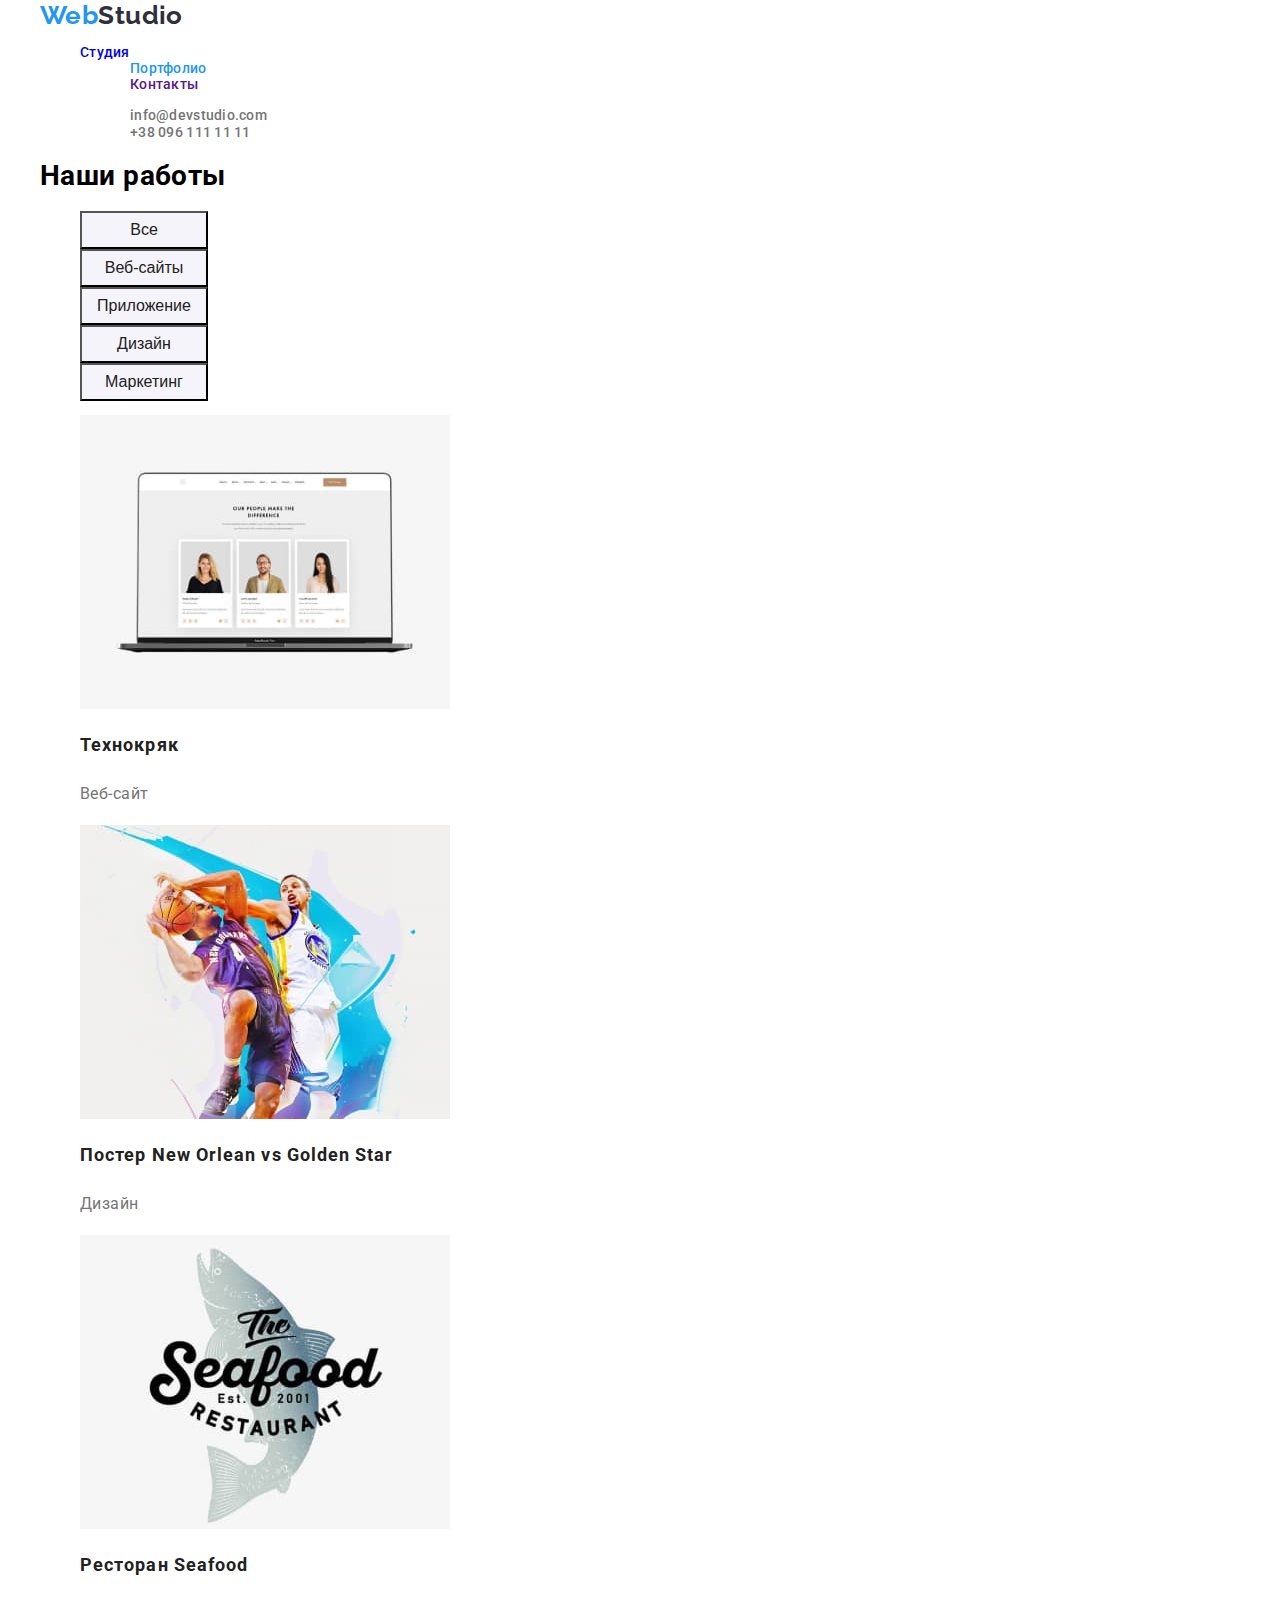
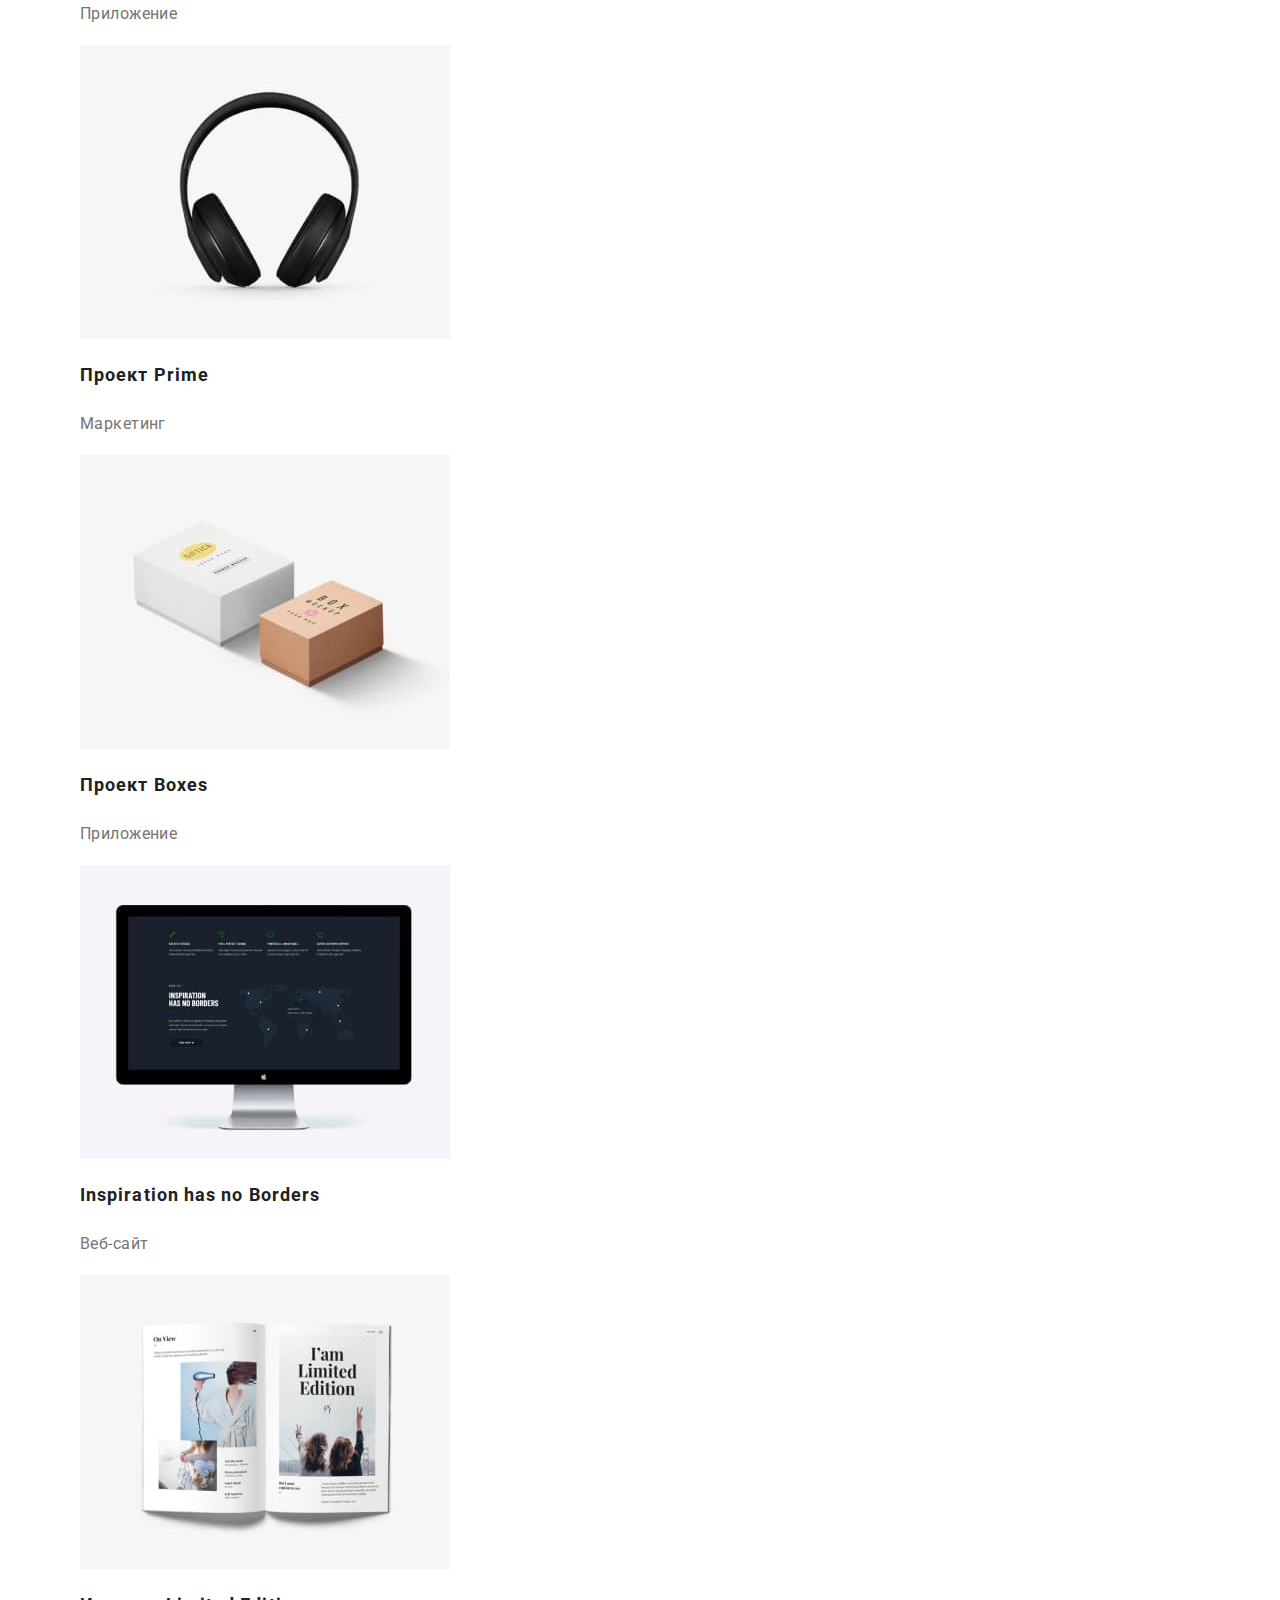
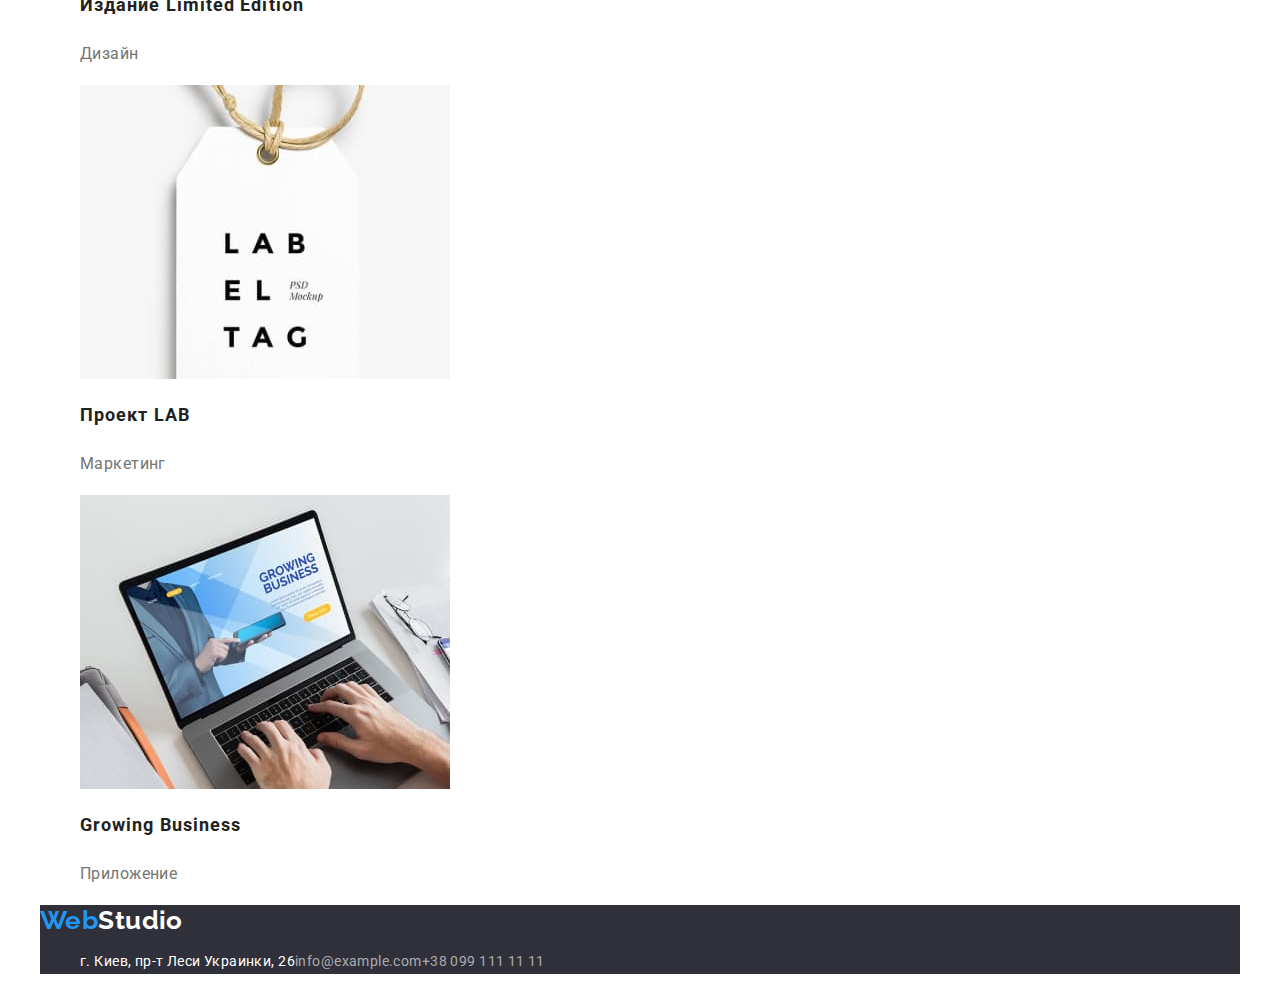
==== portfolio.html @ efa21558 "header" ====
<!DOCTYPE html>
<html lang="ru">
<head>
    <meta charset="UTF-8">
    <meta http-equiv="X-UA-Compatible" content="IE=edge">
    <meta name="viewport" content="width=device-width, initial-scale=1.0">
    <link rel="modern-normalize" href="https://cdnjs.cloudflare.com/ajax/libs/modern-normalize/1.1.0/modern-normalize.min.css">
    <link rel="stylesheet" href="./css/styles.css">
    <link rel="preconnect" href="https://fonts.googleapis.com">
    <link rel="preconnect" href="https://fonts.gstatic.com" crossorigin>
    <link href="https://fonts.googleapis.com/css2?family=Raleway:wght@700&family=Roboto:wght@400;500;700;900&display=swap" rel="stylesheet">
    <title>Портфолио</title>
 </head>
<body class="portfolio">
    <header>
        <nav>  
        <a class="logo" lang="en" href=""><span class="logo-color">Web</span>Studio</a>
            <ul>
               <li class="header"><a  class="header-item" href="./index.html">Студия</a></li>
               <li class="header"><a  class="header-item current" href="./portfolio.html">Портфолио</a></li>
               <li class="header"><a  class="header-item" href="">Контакты</a></li>
           </ul>
           </nav>
           <ul>
               <li><a class="mail" href="mailto:info@devstudio.com">info@devstudio.com</a></li>
               <li><a class="tel" href="tel:+380961111111">+38 096 111 11 11</a></li>
           </ul>
         </header>
<main>
    <section class="menu">
        <h1> Наши работы</h1>
        <ul>
           <li><button type="button" class="menu-btn">Все</button></li>
           <li><button type="button" class="menu-btn">Веб-сайты</button></li>
           <li><button type="button" class="menu-btn">Приложение</button></li>
           <li><button type="button" class="menu-btn">Дизайн</button></li>
           <li><button type="button" class="menu-btn">Маркетинг</button></li>
        </ul>
 
 <ul class="pictures">
            <li><a>
                <img src="./images/img1.2.jpg" alt="компьютер с фото" width="370"
                height="294">
                    <h2>Технокряк</h2>
                    <p>Веб-сайт</p>
            </a></li>
            <li><a>
                <img src="./images/img2.2.jpg" alt="баскетбол" width="370" 
                height="294">
                    <h2 lang="en">Постер New Orlean vs Golden Star</h2>
                        <p>Дизайн</p>
            </a></li>
            <li><a>
                <img src="./images/img3.2.jpg" alt="логотип" width="370"
                height="294">
                    <h2>Ресторан Seafood</h2>
                        <p>Приложение</p>
            </a></li>
           <li><a>
               <img src="./images/img4.2.jpg" alt="наушники" width="370" 
               height="294">
                   <h2>Проект Prime</h2>
                       <p>Маркетинг</p>
            </a></li>
           <li><a>
               <img src="./images/img5.2.jpg" alt="коробки" width="370" 
               height="294">
                   <h2>Проект Boxes</h2>
                       <p>Приложение</p>
            </a></li>
           <li><a>
               <img src="./images/img6.2.jpg" alt="компьютер" width="370"
                height="294">
                   <h2>Inspiration has no Borders</h2>
                       <p>Веб-сайт</p>
            </a></li>
            <li><a></a>
                <img src="./images/img7.2.jpg" alt="книга" width="370"
                height="294">
                    <h2>Издание Limited Edition</h2>
                        <p>Дизайн</p>
            </a></li>
            <li><a>
                <img src="./images/img8.2.jpg" alt="бирка" width="370"
                height="294">
                    <h2>Проект LAB</h2>
                        <p>Маркетинг</p>
            </li>
            <li><a>
                <img src="./images/img9.2.jpg" alt="лэптоп" width="370"
                height="294">
                    <h2>Growing Business</h2>
                        <p>Приложение</p>
            </li>
        </ul>
    </section>
</main>
    <footer class="address">
        <a class="logo-button" lang="en" href=""><span class="logo-button-color">Web</span>Studio</a>
        <address>
            <ul class="list-style">
                <li class="address-item"><a class="address-item-text" href="https://goo.gl/maps/72AKyJFaNbQAvg726" target="_blank" 
                    rel="noopener nofollow noreferrer">г. Киев, пр-т Леси Украинки, 26</a></li>
                <li class="address-mail"><a class="address-mail-text" href="mailto:info@example.com">info@example.com</a></li>
                <li class="address-tel"><a class="address-tel-text" href="tel:+380991111111" >+38 099 111 11 11</a></li>
            </ul>
        </address>
    </footer>
</body>
</html>
---- css/styles.css ----
html{box-sizing: border-box;}
*,
*::before,
*::after {
  box-sizing: border-box;
}
:root{--primary-text-color:#757575;
    --title-text-color:#212121;
    --accent-color:#2196F3;
    --secondary-color: #FFFFFF;
    --background-color:#2F303A;
    --background-light-color:#F5F4FA;
    --link-color: rgba(255, 255, 255, 0.6);
}
/*.box{outline: 2px solid red;}*/
body{
width: 1200px;
margin: 0 auto;
font-family: 'Roboto', sans-serif;
background:var(--secondary-color);
letter-spacing: 0.03em;
font-size: 14px;
}
ul {list-style: none;}
a,ul {text-decoration: none;}

/*--------Header----------*/
.container-nav{display: flex;
align-items: center;
}
.container-nav{
    margin-left: 0 auto;
    margin-right:0 auto;
    padding-left: 15px;
    padding-right: 15px;
}
.list-style{ display: flex;}

.logo{
    margin-right: 93px;
    font-family: 'Raleway';
    font-weight: 700;
    font-size: 26px;
    line-height: 1.19;
    color:var(--background-color)
}
.logo-color{color: var(--accent-color);}

.header-item.current{color: var(--accent-color);}
.header+.header{margin-left: 50px;}
.header{
    display:block;
    font-weight: 500;
    line-height: 1.14;
    letter-spacing: 0.02em;
    color: var(--title-text-color)}


.header-item:hover,.header-item:focus{
    color: var(--accent-color);
}
.container-auth{display: flex;
margin-left: auto;}
.mail,.tel{
    margin-left: 50px;
    font-weight: 500;
    line-height: 1.14;
    letter-spacing: 0.02em;
    color: var(--primary-text-color); }

.mail:hover,.mail:focus{color:var(--accent-color);}
.tel:hover,.tel:focus{color:var(--accent-color);}
/*-------------Heading------------*/
.heading{background: var(--background-color)}
.heading-title {
font-weight: 900;
font-size: 44px;
line-height: 1.36;
text-align: center;
letter-spacing: 0.06em;
text-transform: uppercase;
color:var(--secondary-color);
}
.heading-btn {
cursor: pointer;
background: var(--accent-color);
font-weight: 700;
font-size: 16px;
line-height: 1.88;
display: flex;
align-items: center;
text-align: center;
letter-spacing: 0.06em;
color:var(--secondary-color);
} 
/*-----------Work-------------*/
  .work h2 {
    font-weight: 700;
    line-height: 1.14;
    color:var(--title-text-color)
  } 
  .work p{
    line-height: 1.71;
    color:var(--primary-text-color);
  }
/*------------About----------*/
.about-title{
font-weight: 700;
font-size: 36px;
line-height: 1.16;
text-align: center;
color:var(--title-text-color)}
/*-------Team----------*/
.team {
background: var(--background-light-color);
}
.team h2{
font-weight: 700;
font-size: 36px;
line-height: 1.16;
text-align: center;
color:var(--title-text-color);
}
.team h3{
font-weight: 500;
font-size: 16px;
line-height: 1.19;
text-align: center;
color:var(--title-text-color);
}
.team p{
font-size: 16px;
line-height: 19px;
text-align: center;
color:var(--primary-text-color);
}
/*-----------Footer---------*/
.logo-button{
    font-family: 'Raleway';
    font-weight: 700;
    font-size: 26px;
    line-height: 1.19;
    color:var(--secondary-color)
}
.logo-button-color{color: var(--accent-color);}
.address{background: var(--background-color);}
.address-item-text{
    font-style: normal;
line-height: 1.71;
color:var(--secondary-color)}
.address-mail-text{
    font-style: normal;
line-height: 1.71;
color: var(--link-color);}
.address-tel-text{
    font-style: normal;
line-height: 1.71;    
color: var(--link-color);}
    /*-------------Portfolio---------*/
    /*------------Menu----------*/
.menu-btn{ 
cursor: pointer;  
width: 128px;
height: 38px;
left: 576px;
top: 174px;
background: var(--background-light-color);
font-weight: 500;
font-size: 16px;
line-height: 1.6;
text-align: center;
color:var(--title-text-color);
}  
.menu-btn:hover, .menu-btn:focus{
    background: var(--accent-color);
}
.pictures h2{
font-weight: 700;
font-size: 18px;
line-height:2;
letter-spacing: 0.06em;
color:var(--title-text-color);    
}
.pictures p{
font-size: 16px;
line-height: 1.88;
color:var(--primary-text-color)
}
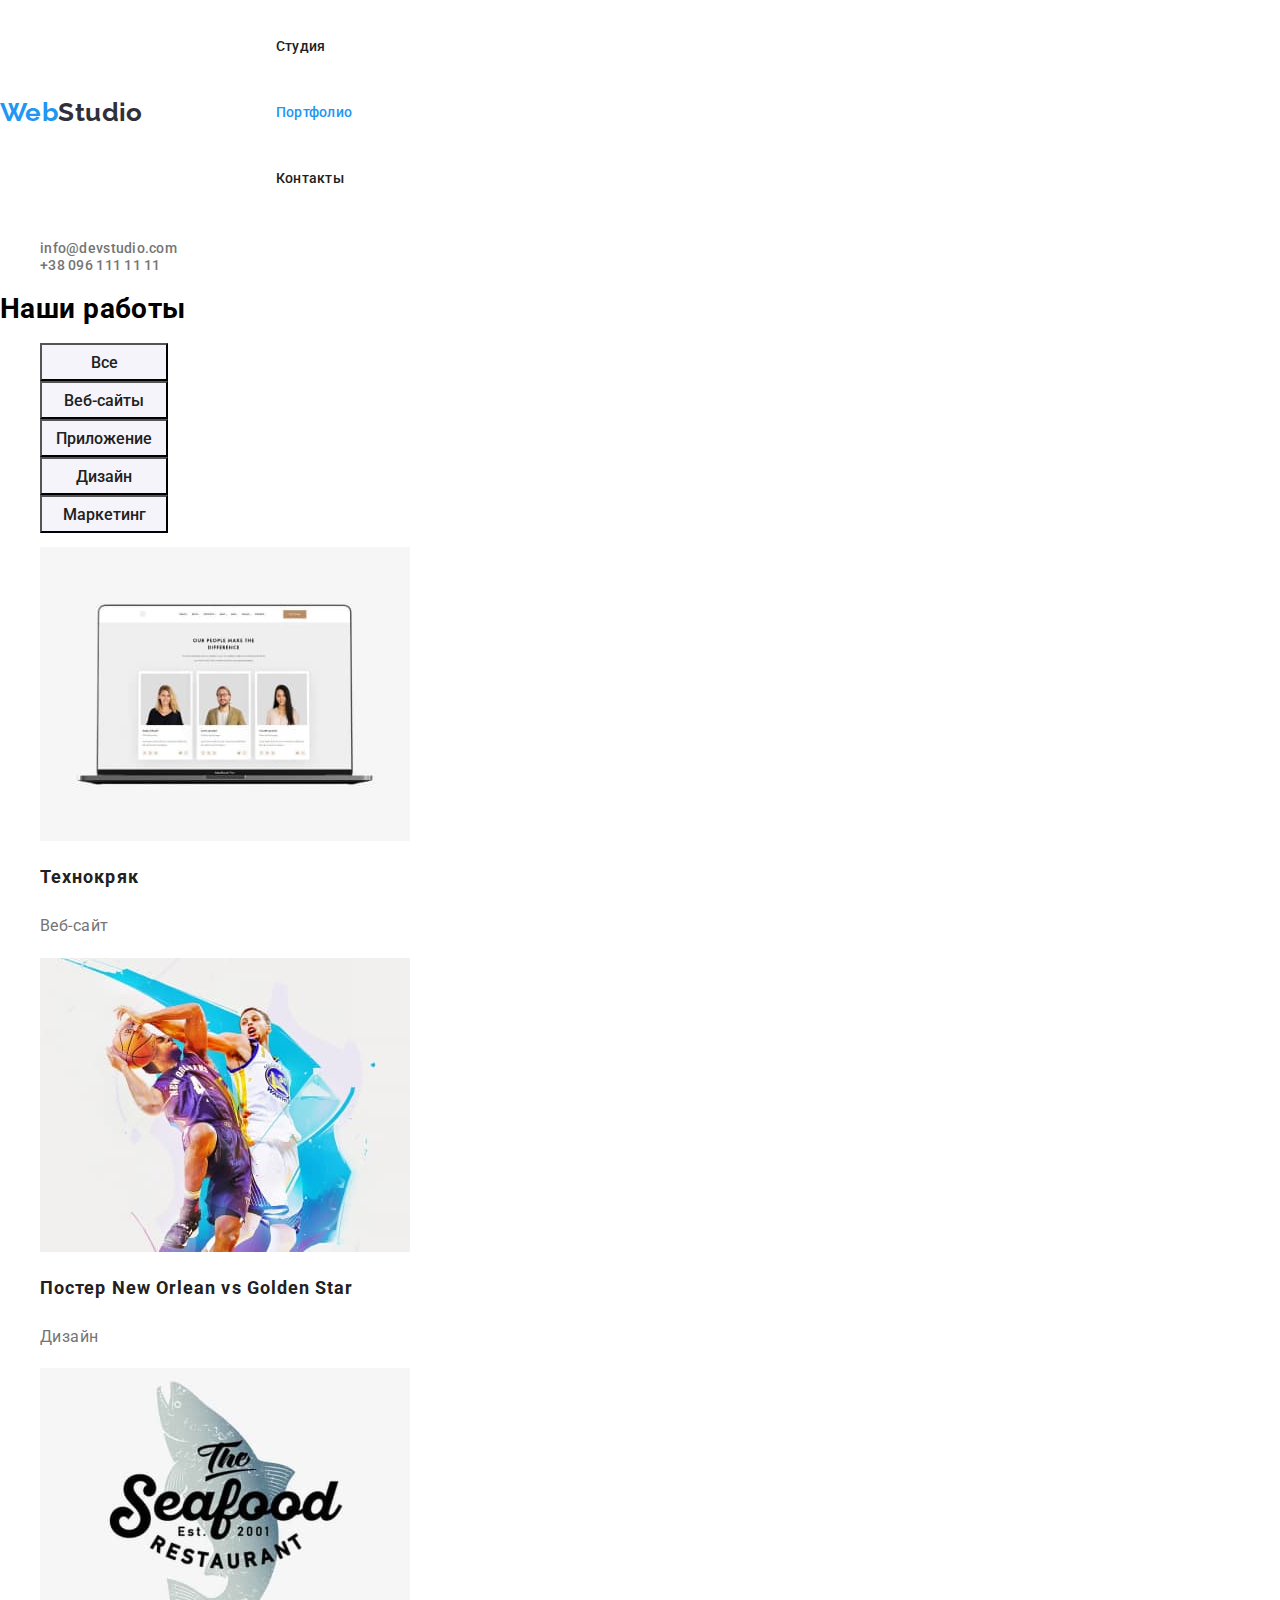
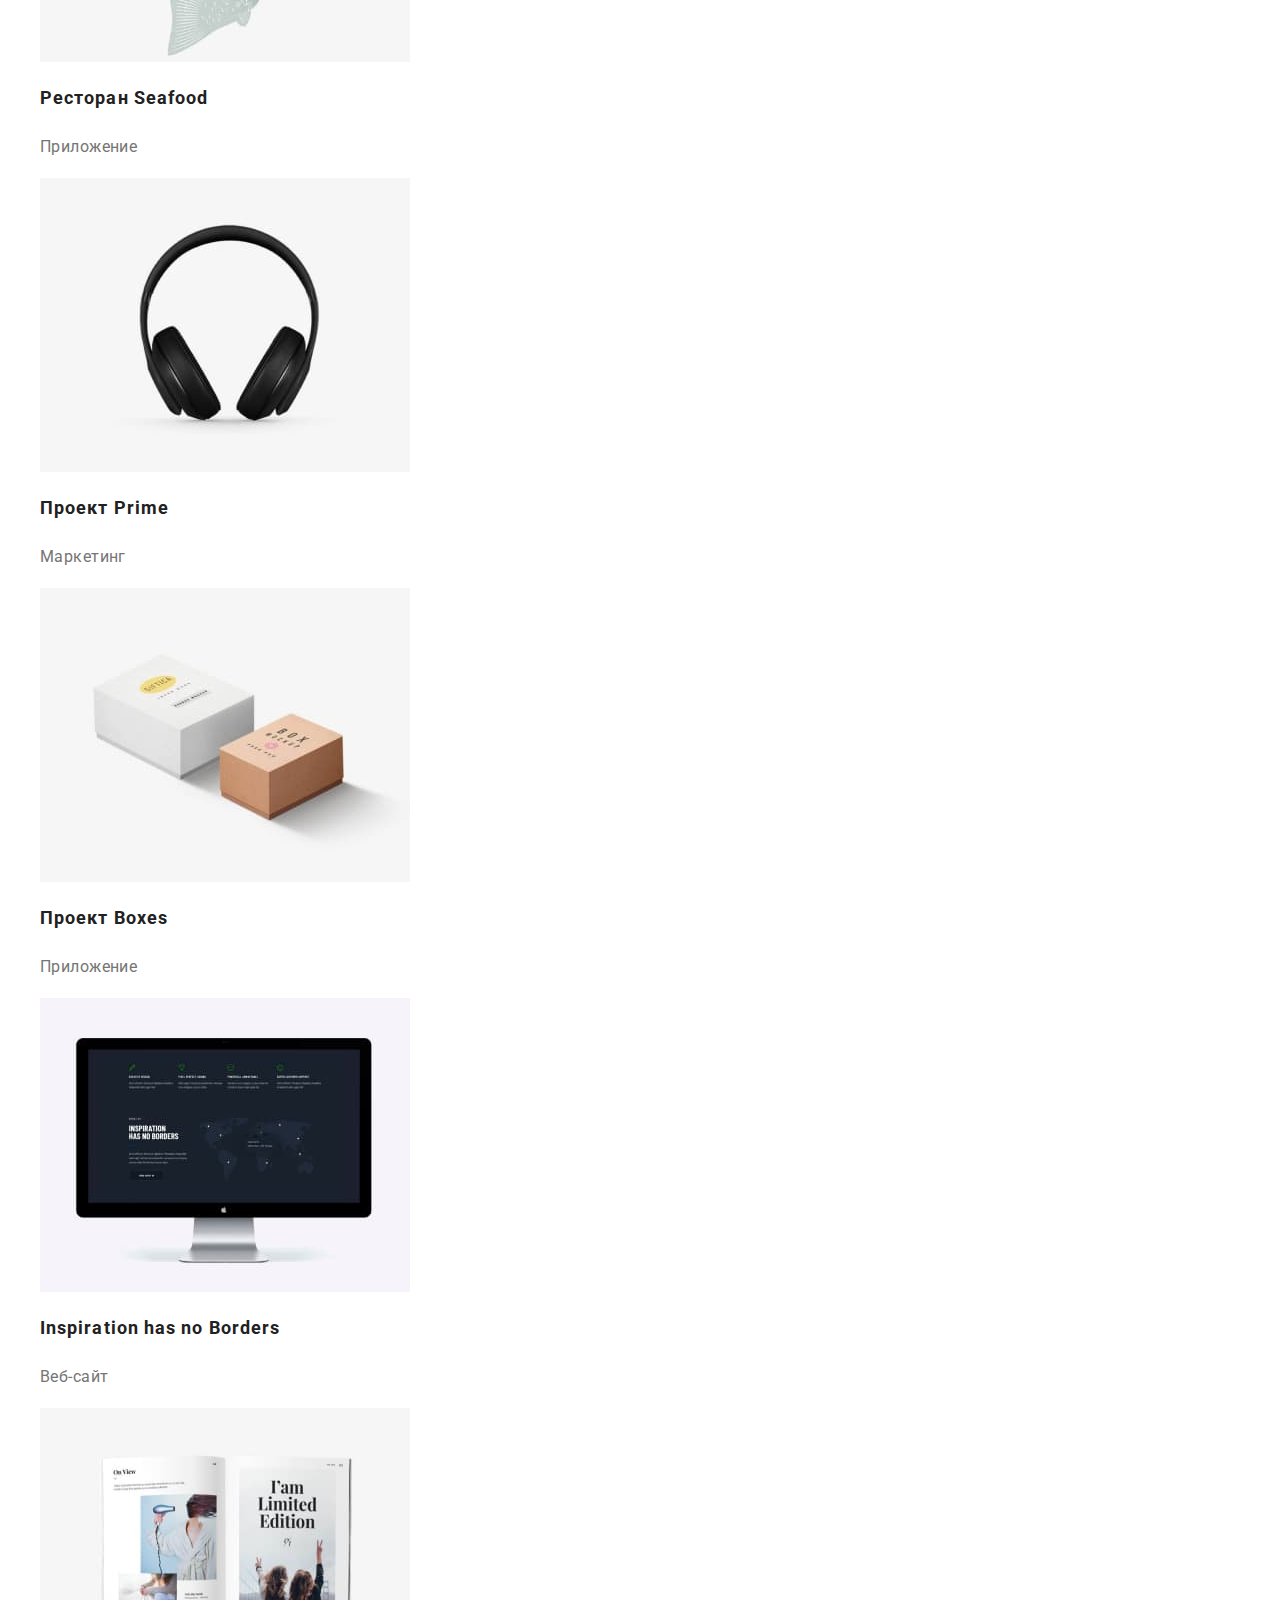
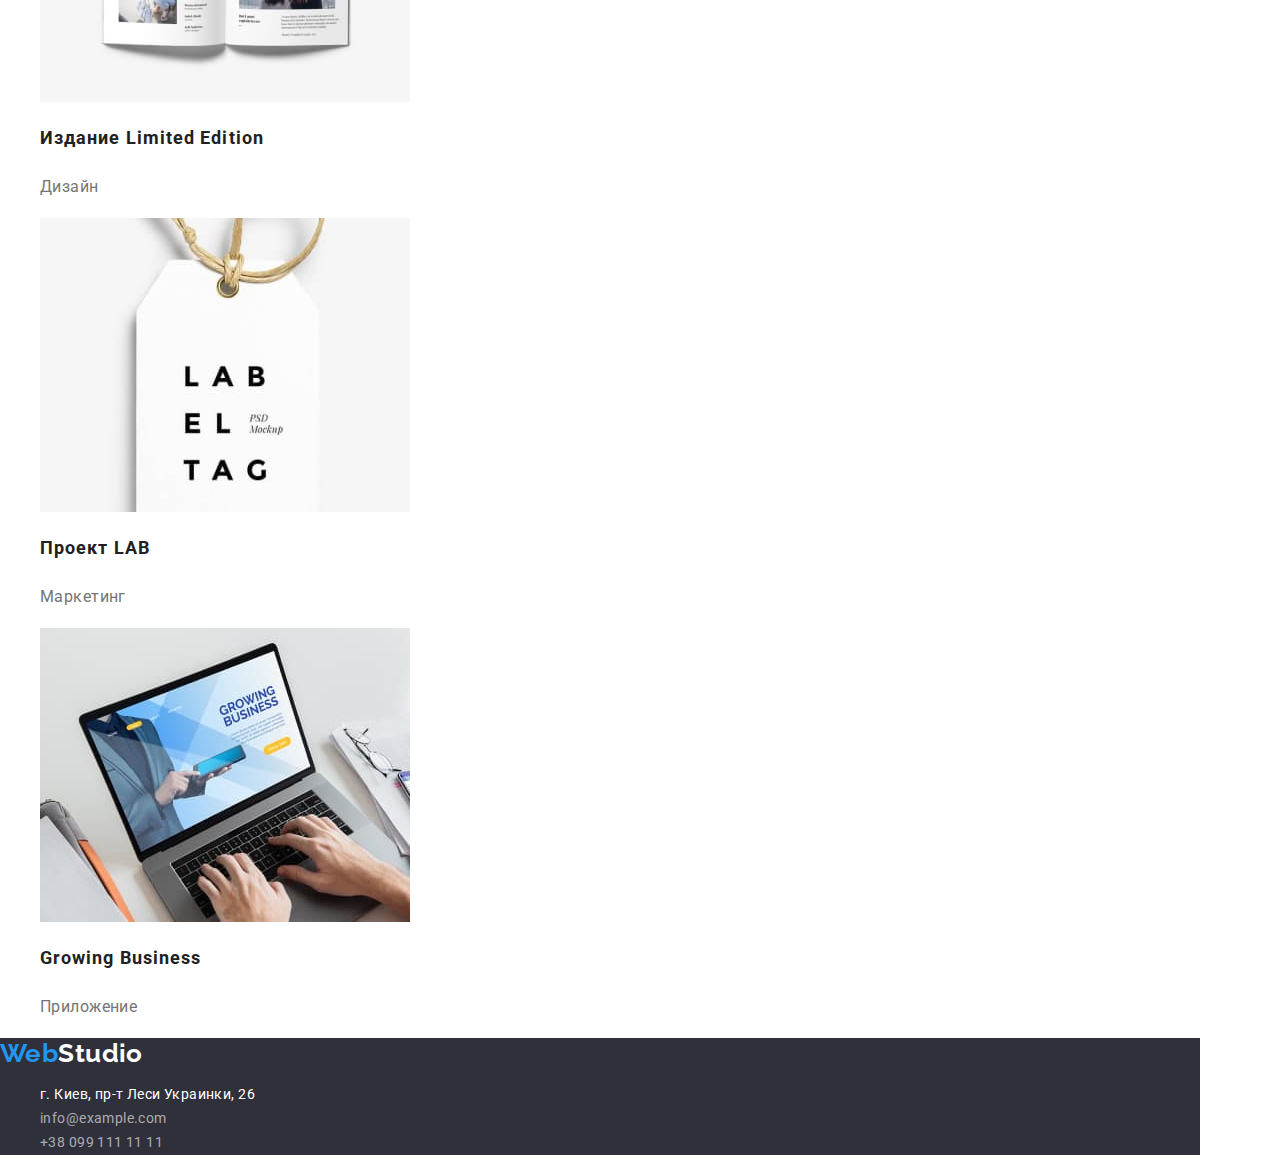
==== commit 559336e3: "step1" ====
--- a/portfolio.html
+++ b/portfolio.html
@@ -4,27 +4,29 @@
     <meta charset="UTF-8">
     <meta http-equiv="X-UA-Compatible" content="IE=edge">
     <meta name="viewport" content="width=device-width, initial-scale=1.0">
-    <link rel="modern-normalize" href="https://cdnjs.cloudflare.com/ajax/libs/modern-normalize/1.1.0/modern-normalize.min.css">
-    <link rel="stylesheet" href="./css/styles.css">
+    <title>Портфолио</title>
     <link rel="preconnect" href="https://fonts.googleapis.com">
     <link rel="preconnect" href="https://fonts.gstatic.com" crossorigin>
     <link href="https://fonts.googleapis.com/css2?family=Raleway:wght@700&family=Roboto:wght@400;500;700;900&display=swap" rel="stylesheet">
-    <title>Портфолио</title>
- </head>
+    <link rel="stylesheet" href="https://cdnjs.cloudflare.com/ajax/libs/modern-normalize/1.1.0/modern-normalize.min.css">
+    <link rel="stylesheet" href="./css/styles.css">
+</head>
 <body class="portfolio">
     <header>
-        <nav>  
+        <nav class="container-nav">  
         <a class="logo" lang="en" href=""><span class="logo-color">Web</span>Studio</a>
-            <ul>
+            <ul class="list-style nav">
                <li class="header"><a  class="header-item" href="./index.html">Студия</a></li>
                <li class="header"><a  class="header-item current" href="./portfolio.html">Портфолио</a></li>
                <li class="header"><a  class="header-item" href="">Контакты</a></li>
            </ul>
-           </nav>
-           <ul>
+        </nav>
+             <ul class="list-style">
                <li><a class="mail" href="mailto:info@devstudio.com">info@devstudio.com</a></li>
                <li><a class="tel" href="tel:+380961111111">+38 096 111 11 11</a></li>
            </ul>
+           
+        
          </header>
 <main>
     <section class="menu">
@@ -36,8 +38,7 @@
            <li><button type="button" class="menu-btn">Дизайн</button></li>
            <li><button type="button" class="menu-btn">Маркетинг</button></li>
         </ul>
- 
- <ul class="pictures">
+<ul class="pictures">
             <li><a>
                 <img src="./images/img1.2.jpg" alt="компьютер с фото" width="370"
                 height="294">
@@ -62,19 +63,19 @@
                    <h2>Проект Prime</h2>
                        <p>Маркетинг</p>
             </a></li>
-           <li><a>
+            <li><a>
                <img src="./images/img5.2.jpg" alt="коробки" width="370" 
                height="294">
                    <h2>Проект Boxes</h2>
                        <p>Приложение</p>
             </a></li>
-           <li><a>
+            <li><a>
                <img src="./images/img6.2.jpg" alt="компьютер" width="370"
                 height="294">
                    <h2>Inspiration has no Borders</h2>
                        <p>Веб-сайт</p>
             </a></li>
-            <li><a></a>
+            <li><a>
                 <img src="./images/img7.2.jpg" alt="книга" width="370"
                 height="294">
                     <h2>Издание Limited Edition</h2>
@@ -85,13 +86,13 @@
                 height="294">
                     <h2>Проект LAB</h2>
                         <p>Маркетинг</p>
-            </li>
+            </a></li>
             <li><a>
                 <img src="./images/img9.2.jpg" alt="лэптоп" width="370"
                 height="294">
                     <h2>Growing Business</h2>
                         <p>Приложение</p>
-            </li>
+            </a></li>
         </ul>
     </section>
 </main>
--- a/css/styles.css
+++ b/css/styles.css
@@ -2,8 +2,8 @@
 *,
 *::before,
 *::after {
-  box-sizing: border-box;
-}
+  box-sizing: inherit;}
+
 :root{--primary-text-color:#757575;
     --title-text-color:#212121;
     --accent-color:#2196F3;
@@ -12,30 +12,20 @@
     --background-light-color:#F5F4FA;
     --link-color: rgba(255, 255, 255, 0.6);
 }
-/*.box{outline: 2px solid red;}*/
 body{
-width: 1200px;
-margin: 0 auto;
 font-family: 'Roboto', sans-serif;
 background:var(--secondary-color);
 letter-spacing: 0.03em;
 font-size: 14px;
+width: 1200px;
 }
 ul {list-style: none;}
 a,ul {text-decoration: none;}
 
 /*--------Header----------*/
-.container-nav{display: flex;
-align-items: center;
-}
-.container-nav{
-    margin-left: 0 auto;
-    margin-right:0 auto;
-    padding-left: 15px;
-    padding-right: 15px;
-}
-.list-style{ display: flex;}
-
+.container{display: flex;
+    align-items: center;
+}
 .logo{
     margin-right: 93px;
     font-family: 'Raleway';
@@ -45,29 +35,47 @@
     color:var(--background-color)
 }
 .logo-color{color: var(--accent-color);}
+/*-------Flex-------*/
+
+.container-nav{display: flex;
+    align-items: center;}
+.list-style-nav{display: flex;}
+/*.header-item:last-child
+{margin-right: 0;}*/
+/*.header-item /*:not(:last-child)???????
+{margin-right: 50px;}*/
+
 
 .header-item.current{color: var(--accent-color);}
-.header+.header{margin-left: 50px;}
-.header{
-    display:block;
+.header-item{
+    display: block;
+    margin-right: 50px;
+    padding-top: 25px;
+    padding-bottom: 25px;
+
     font-weight: 500;
     line-height: 1.14;
     letter-spacing: 0.02em;
-    color: var(--title-text-color)}
-
-
+    color:var(--title-text-color); }
 .header-item:hover,.header-item:focus{
-    color: var(--accent-color);
-}
-.container-auth{display: flex;
-margin-left: auto;}
-.mail,.tel{
-    margin-left: 50px;
+        color: var(--accent-color);
+}
+/*.container-auth{display: flex;}*/
+
+.list-style-auth{display: flex;
+    margin-left: auto;
+}
+
+.mail,.tel{   
+    margin-right:50px;
+    align-items: center;
+    justify-content: space-around;
+    
+
     font-weight: 500;
     line-height: 1.14;
     letter-spacing: 0.02em;
     color: var(--primary-text-color); }
-
 .mail:hover,.mail:focus{color:var(--accent-color);}
 .tel:hover,.tel:focus{color:var(--accent-color);}
 /*-------------Heading------------*/
@@ -97,9 +105,11 @@
   .work h2 {
     font-weight: 700;
     line-height: 1.14;
-    color:var(--title-text-color)
+    font-size: 14px;
+    text-transform: uppercase;
+    color:var(--title-text-color);
   } 
-  .work p{
+    .work p{
     line-height: 1.71;
     color:var(--primary-text-color);
   }
@@ -173,6 +183,7 @@
 }  
 .menu-btn:hover, .menu-btn:focus{
     background: var(--accent-color);
+    color: var(--secondary-color);
 }
 .pictures h2{
 font-weight: 700;
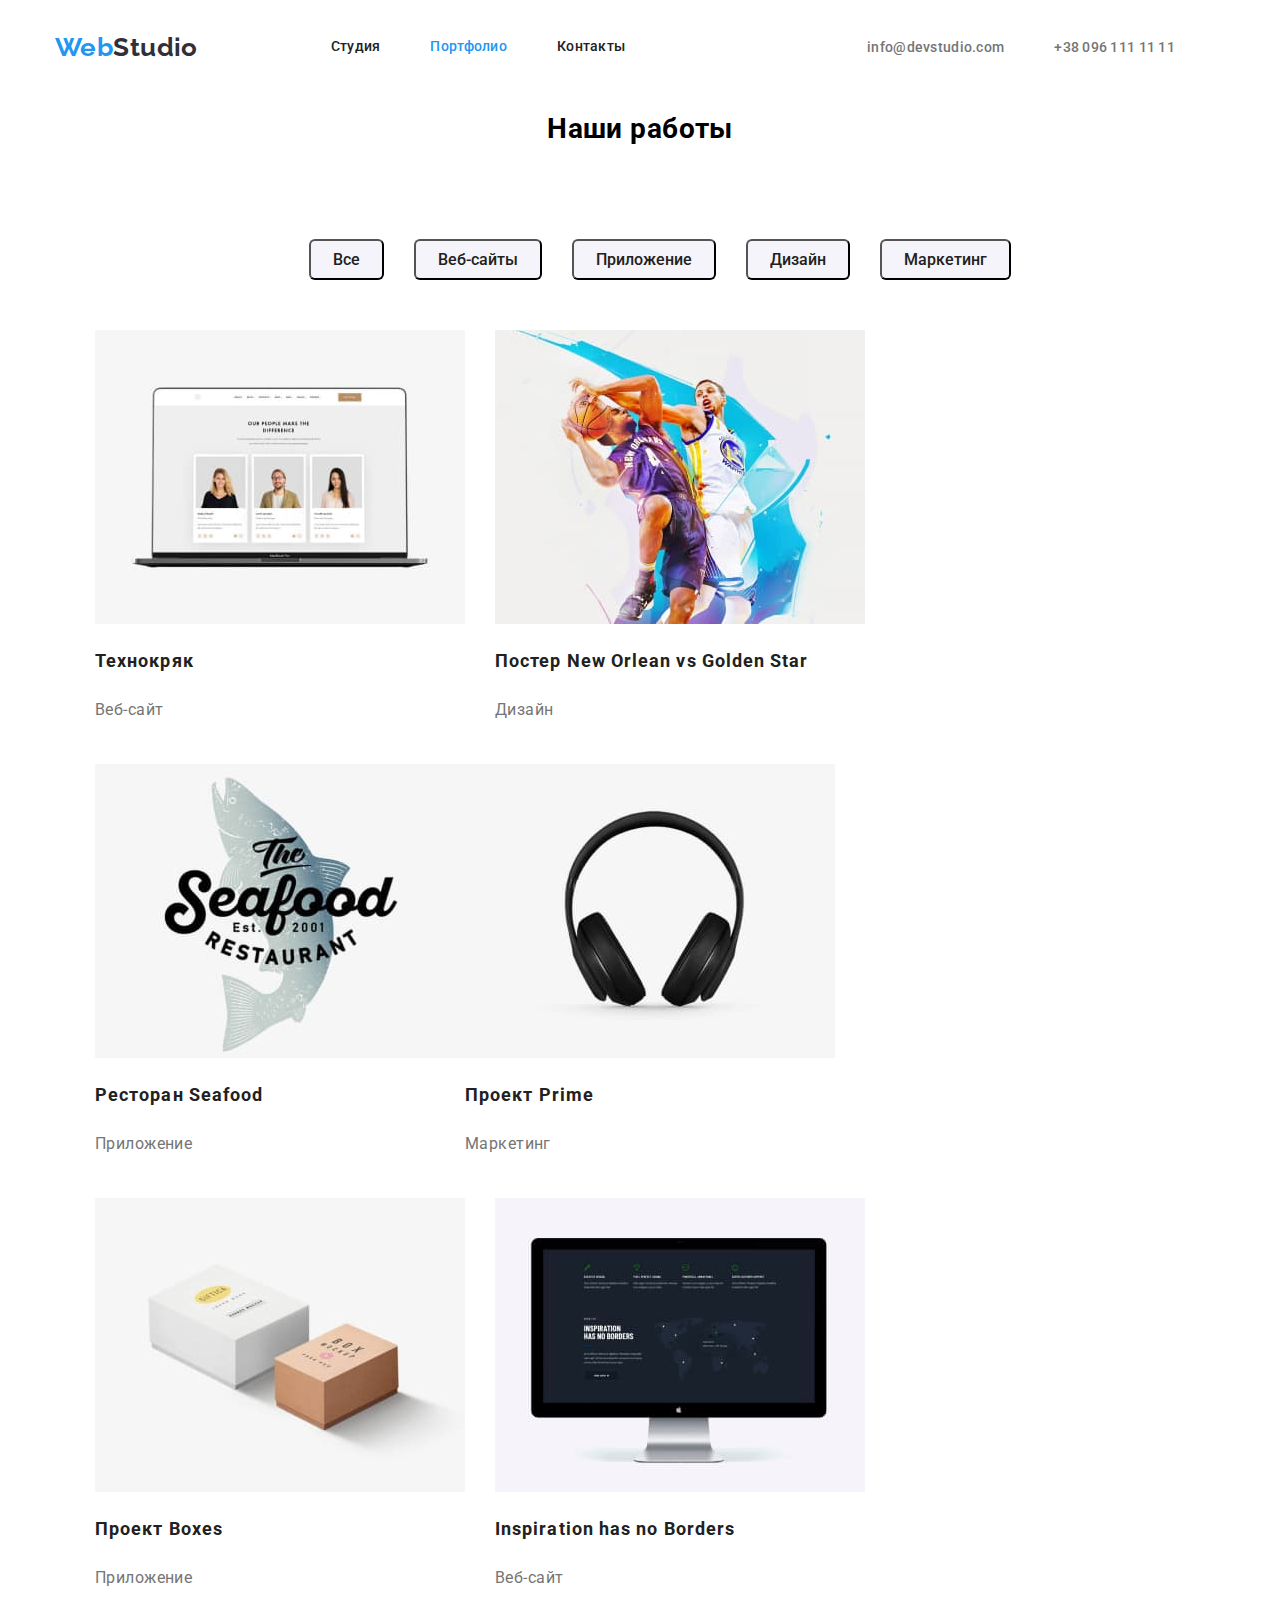
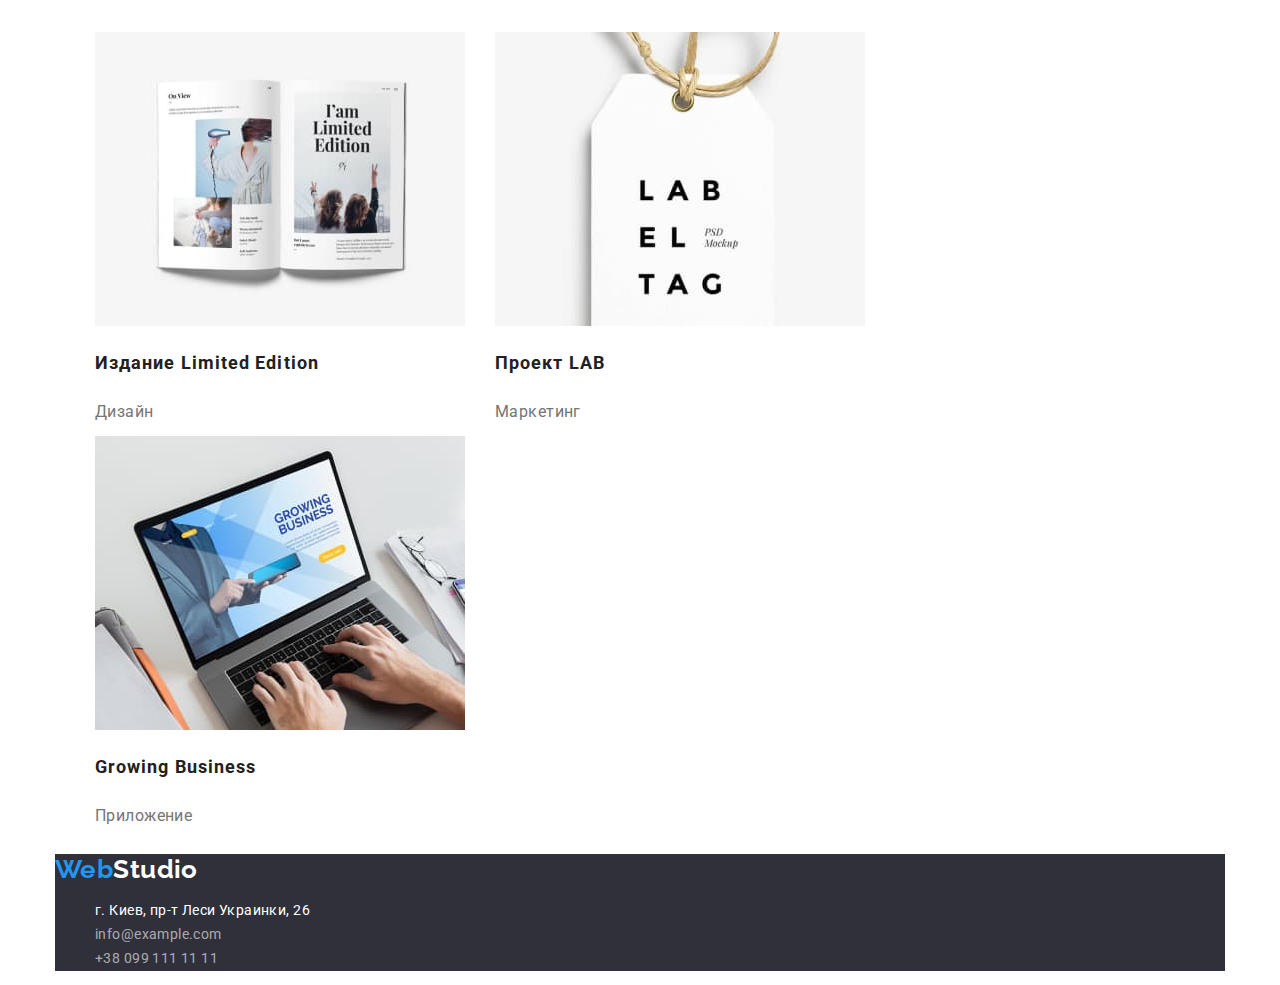
==== commit 7748bfc9: "step2" ====
--- a/portfolio.html
+++ b/portfolio.html
@@ -13,31 +13,34 @@
 </head>
 <body class="portfolio">
     <header>
+        <div class="container">
         <nav class="container-nav">  
         <a class="logo" lang="en" href=""><span class="logo-color">Web</span>Studio</a>
-            <ul class="list-style nav">
+            <ul class="list-style-nav">
                <li class="header"><a  class="header-item" href="./index.html">Студия</a></li>
                <li class="header"><a  class="header-item current" href="./portfolio.html">Портфолио</a></li>
                <li class="header"><a  class="header-item" href="">Контакты</a></li>
            </ul>
         </nav>
-             <ul class="list-style">
+             <ul class="list-style-auth">
                <li><a class="mail" href="mailto:info@devstudio.com">info@devstudio.com</a></li>
                <li><a class="tel" href="tel:+380961111111">+38 096 111 11 11</a></li>
            </ul>
-           
+        </div>
         
          </header>
 <main>
     <section class="menu">
-        <h1> Наши работы</h1>
-        <ul>
+        <div class="container-meny">
+            <h1> Наши работы</h1>
+        <ul class="menu-button">
            <li><button type="button" class="menu-btn">Все</button></li>
            <li><button type="button" class="menu-btn">Веб-сайты</button></li>
            <li><button type="button" class="menu-btn">Приложение</button></li>
            <li><button type="button" class="menu-btn">Дизайн</button></li>
            <li><button type="button" class="menu-btn">Маркетинг</button></li>
         </ul>
+    </div>
 <ul class="pictures">
             <li><a>
                 <img src="./images/img1.2.jpg" alt="компьютер с фото" width="370"
--- a/css/styles.css
+++ b/css/styles.css
@@ -13,11 +13,16 @@
     --link-color: rgba(255, 255, 255, 0.6);
 }
 body{
+width: 1200px;
+padding-left: 15px;
+padding-right: 15px;
+margin-left: auto;
+margin-right: auto;
 font-family: 'Roboto', sans-serif;
 background:var(--secondary-color);
 letter-spacing: 0.03em;
 font-size: 14px;
-width: 1200px;
+
 }
 ul {list-style: none;}
 a,ul {text-decoration: none;}
@@ -80,16 +85,35 @@
 .tel:hover,.tel:focus{color:var(--accent-color);}
 /*-------------Heading------------*/
 .heading{background: var(--background-color)}
+.heading{display: inline-block;
+    text-align: center;
+    width: 1200px;
+    }
 .heading-title {
+display: inline-block;
+text-align: center;
+width: 696px;
+height: 120px;
+
 font-weight: 900;
 font-size: 44px;
 line-height: 1.36;
-text-align: center;
+
 letter-spacing: 0.06em;
 text-transform: uppercase;
 color:var(--secondary-color);
 }
 .heading-btn {
+/**margin-top: 30px;*/
+/*padding-bottom: 200px;*/
+margin: auto;
+display: inline-block;
+text-align: center;
+padding: 10px 32px;
+min-width: 200px;
+height: 50px;
+
+
 cursor: pointer;
 background: var(--accent-color);
 font-weight: 700;
@@ -102,6 +126,14 @@
 color:var(--secondary-color);
 } 
 /*-----------Work-------------*/
+
+.list-style-work{
+    display: flex;
+    margin-top: 94px;
+    margin-bottom: 94px;
+}
+.list-style-work li:not(:last-child)
+{margin-right: 30px;}
   .work h2 {
     font-weight: 700;
     line-height: 1.14;
@@ -110,21 +142,30 @@
     color:var(--title-text-color);
   } 
     .work p{
+    margin-top: 12px;
     line-height: 1.71;
     color:var(--primary-text-color);
   }
 /*------------About----------*/
+.about ul{display: flex;}
+.about li:not(:last-child)
+{margin-right: 30px;}
 .about-title{
+margin-bottom: 50px;
 font-weight: 700;
 font-size: 36px;
 line-height: 1.16;
 text-align: center;
 color:var(--title-text-color)}
 /*-------Team----------*/
+.team ul{display: flex;}
+.team li:not(:last-child)
+{margin-right: 30px;}
 .team {
 background: var(--background-light-color);
 }
 .team h2{
+margin-top: 188px;
 font-weight: 700;
 font-size: 36px;
 line-height: 1.16;
@@ -139,13 +180,16 @@
 color:var(--title-text-color);
 }
 .team p{
+margin-bottom: 124px;
 font-size: 16px;
 line-height: 19px;
 text-align: center;
 color:var(--primary-text-color);
 }
 /*-----------Footer---------*/
+
 .logo-button{
+    
     font-family: 'Raleway';
     font-weight: 700;
     font-size: 26px;
@@ -167,25 +211,67 @@
 line-height: 1.71;    
 color: var(--link-color);}
     /*-------------Portfolio---------*/
+    .portfolio{
+        width: 1200px;
+        padding-left: 15px;
+        padding-right: 15px;
+        margin-left: auto;
+        margin-right: auto;
+    }
     /*------------Menu----------*/
-.menu-btn{ 
+.container-meny{display: block;
+    text-align: center;
+}
+.menu-button{display: flex;
+flex-wrap: wrap;
+justify-content: center;
+margin-top: 94px;
+margin-bottom: 50px;
+
+margin-left: auto;
+}
+
+.menu-button li:not(:last-child)
+{margin-right: 30px;}
+.menu-btn{  
+display: inline-block; 
+border-radius: 6px;
+padding: 6px 22px;
+text-align: center;
+max-width: 145px;
 cursor: pointer;  
-width: 128px;
-height: 38px;
-left: 576px;
-top: 174px;
+
 background: var(--background-light-color);
 font-weight: 500;
 font-size: 16px;
 line-height: 1.6;
-text-align: center;
 color:var(--title-text-color);
 }  
 .menu-btn:hover, .menu-btn:focus{
     background: var(--accent-color);
     color: var(--secondary-color);
 }
+.pictures{display: flex;
+    flex-wrap: wrap;
+    flex-basis: calc((100%-90px)/3);}
+.pictures li{
+flex-basis: calc((100%-90px)/3);
+flex-wrap: wrap;
+display:inline-block;
+width: 370px;
+height: 404px;
+margin-bottom: 30px;
+/*margin-right: 30px;*/
+}
+
+.pictures li:nth-child(3n)
+{margin-right: 0;}
+.pictures li:nth-last-child(-n+3) 
+{margin-bottom: 0;}
+.pictures li:not(:nth-child(3n))
+{margin-right: 30px;}
 .pictures h2{
+  
 font-weight: 700;
 font-size: 18px;
 line-height:2;
@@ -193,8 +279,10 @@
 color:var(--title-text-color);    
 }
 .pictures p{
+
 font-size: 16px;
 line-height: 1.88;
 color:var(--primary-text-color)
 }
 
+
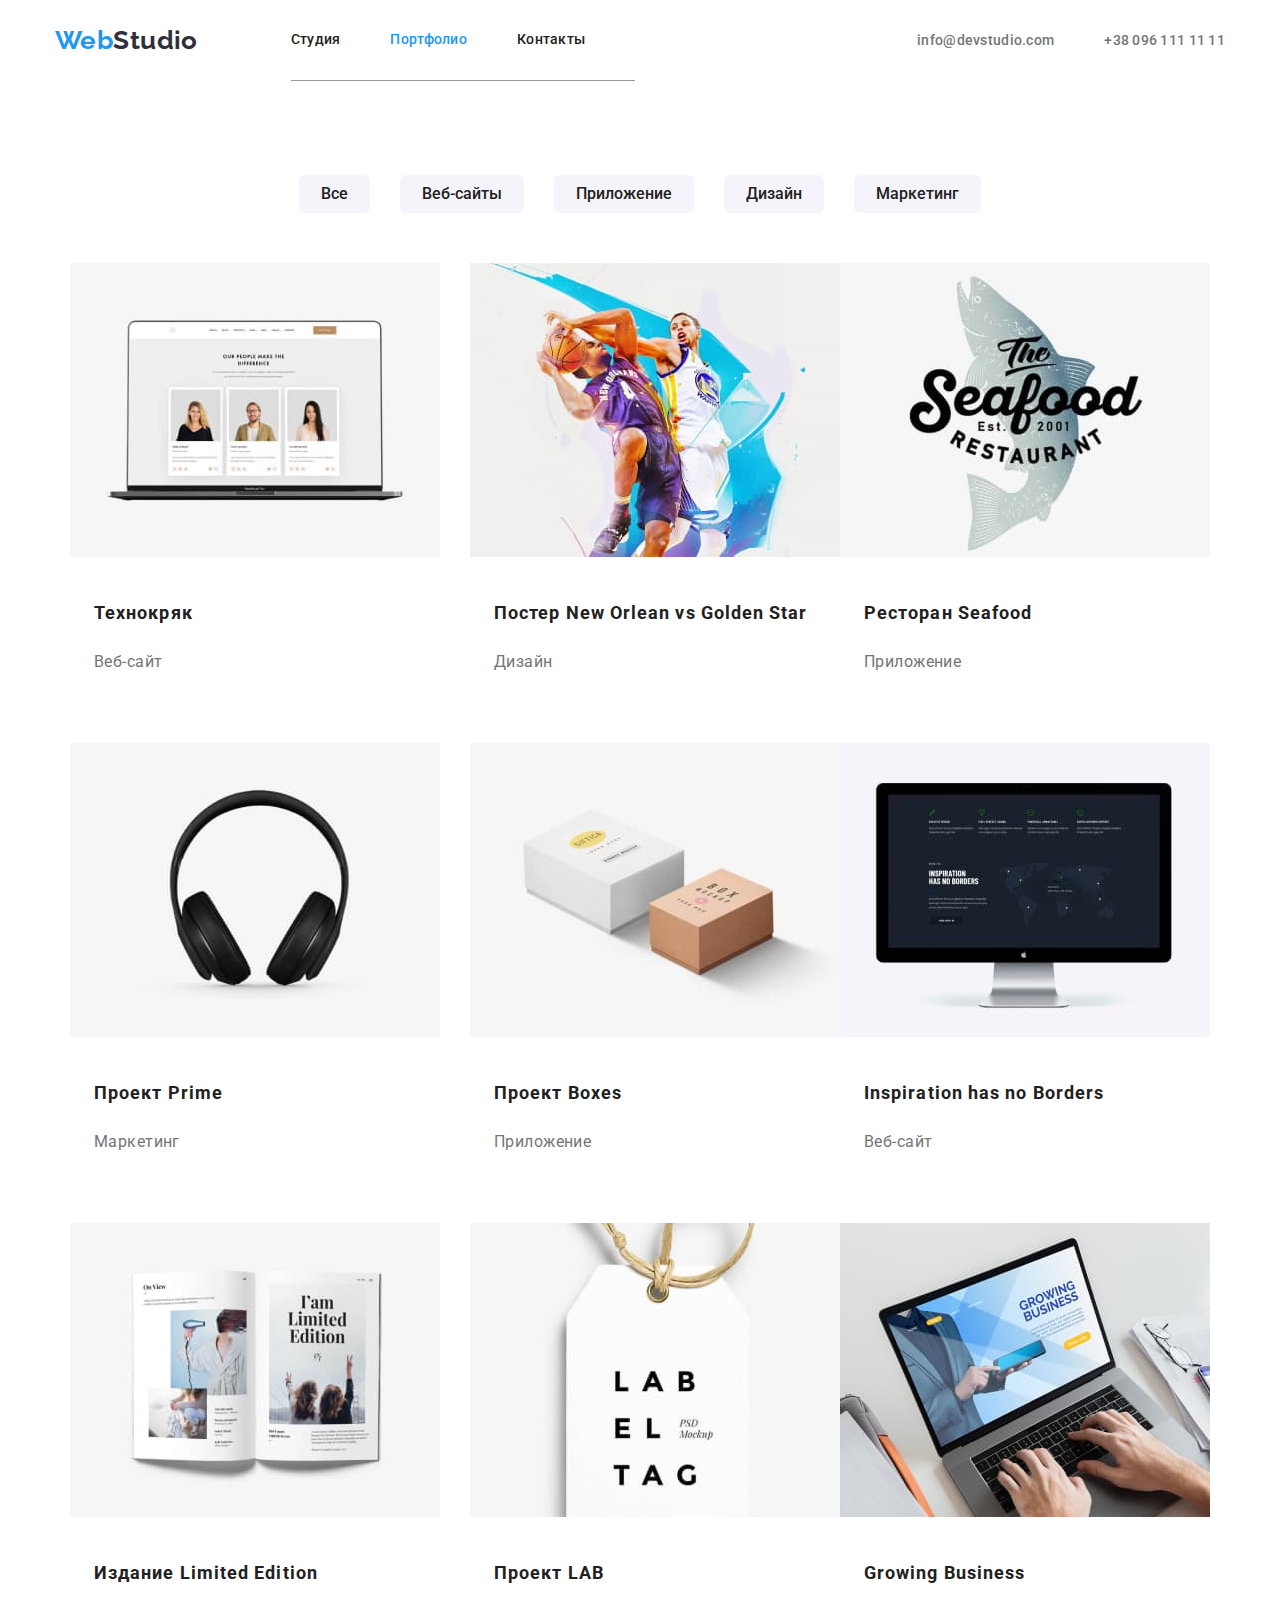
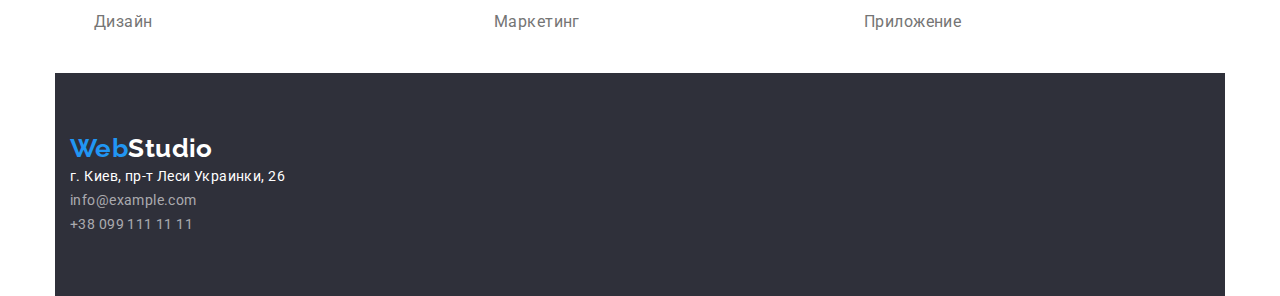
==== commit 0cb5586c: "step4" ====
--- a/portfolio.html
+++ b/portfolio.html
@@ -32,7 +32,7 @@
 <main>
     <section class="menu">
         <div class="container-meny">
-            <h1> Наши работы</h1>
+           <!--<h1> Наши работы</h1>--> 
         <ul class="menu-button">
            <li><button type="button" class="menu-btn">Все</button></li>
            <li><button type="button" class="menu-btn">Веб-сайты</button></li>
@@ -41,62 +41,75 @@
            <li><button type="button" class="menu-btn">Маркетинг</button></li>
         </ul>
     </div>
+<div class="try">
 <ul class="pictures">
+    
             <li><a>
                 <img src="./images/img1.2.jpg" alt="компьютер с фото" width="370"
                 height="294">
-                    <h2>Технокряк</h2>
+                <div class="card"><h2>Технокряк</h2>
                     <p>Веб-сайт</p>
+                </div>  
             </a></li>
             <li><a>
                 <img src="./images/img2.2.jpg" alt="баскетбол" width="370" 
                 height="294">
-                    <h2 lang="en">Постер New Orlean vs Golden Star</h2>
+                <div class="card"><h2 lang="en">Постер New Orlean vs Golden Star</h2>
                         <p>Дизайн</p>
+                </div>
             </a></li>
             <li><a>
                 <img src="./images/img3.2.jpg" alt="логотип" width="370"
                 height="294">
-                    <h2>Ресторан Seafood</h2>
+                <div class="card">    <h2>Ресторан Seafood</h2>
                         <p>Приложение</p>
+                </div>
             </a></li>
            <li><a>
                <img src="./images/img4.2.jpg" alt="наушники" width="370" 
                height="294">
-                   <h2>Проект Prime</h2>
+               <div class="card">   <h2>Проект Prime</h2>
                        <p>Маркетинг</p>
+                </div>
             </a></li>
             <li><a>
                <img src="./images/img5.2.jpg" alt="коробки" width="370" 
                height="294">
-                   <h2>Проект Boxes</h2>
+               <div class="card">   <h2>Проект Boxes</h2>
                        <p>Приложение</p>
+                </div>
             </a></li>
             <li><a>
                <img src="./images/img6.2.jpg" alt="компьютер" width="370"
                 height="294">
-                   <h2>Inspiration has no Borders</h2>
+                <div class="card">  <h2>Inspiration has no Borders</h2>
                        <p>Веб-сайт</p>
+                </div>
             </a></li>
             <li><a>
                 <img src="./images/img7.2.jpg" alt="книга" width="370"
                 height="294">
-                    <h2>Издание Limited Edition</h2>
+                <div class="card">    <h2>Издание Limited Edition</h2>
                         <p>Дизайн</p>
+                </div>
             </a></li>
             <li><a>
                 <img src="./images/img8.2.jpg" alt="бирка" width="370"
                 height="294">
-                    <h2>Проект LAB</h2>
+                <div class="card">    <h2>Проект LAB</h2>
                         <p>Маркетинг</p>
+                </div>
             </a></li>
             <li><a>
                 <img src="./images/img9.2.jpg" alt="лэптоп" width="370"
                 height="294">
-                    <h2>Growing Business</h2>
+                <div class="card">    <h2>Growing Business</h2>
                         <p>Приложение</p>
+                </div>        
             </a></li>
+        
         </ul>
+    </div>
     </section>
 </main>
     <footer class="address">
--- a/css/styles.css
+++ b/css/styles.css
@@ -25,13 +25,17 @@
 
 }
 ul {list-style: none;}
-a,ul {text-decoration: none;}
+a,ul {text-decoration: none;
+padding: 0;
+margin: 0;}
 
 /*--------Header----------*/
 .container{display: flex;
     align-items: center;
 }
 .logo{
+    padding-top: 24px;
+    padding-bottom: 25px;
     margin-right: 93px;
     font-family: 'Raleway';
     font-weight: 700;
@@ -44,19 +48,18 @@
 
 .container-nav{display: flex;
     align-items: center;}
-.list-style-nav{display: flex;}
-/*.header-item:last-child
-{margin-right: 0;}*/
-/*.header-item /*:not(:last-child)???????
-{margin-right: 50px;}*/
+.list-style-nav{display: flex;
+padding: 0;
+margin: 0;}
+
 
 
 .header-item.current{color: var(--accent-color);}
 .header-item{
     display: block;
     margin-right: 50px;
-    padding-top: 25px;
-    padding-bottom: 25px;
+    padding-top: 32px;
+    padding-bottom: 32px;
 
     font-weight: 500;
     line-height: 1.14;
@@ -70,9 +73,11 @@
 .list-style-auth{display: flex;
     margin-left: auto;
 }
+.mail,.tel:not(:last-child)
+    {margin-right: 50px;}
 
 .mail,.tel{   
-    margin-right:50px;
+    /*margin-right:50px;*/
     align-items: center;
     justify-content: space-around;
     
@@ -84,34 +89,45 @@
 .mail:hover,.mail:focus{color:var(--accent-color);}
 .tel:hover,.tel:focus{color:var(--accent-color);}
 /*-------------Heading------------*/
+.container-heading{
+    width: 1200px;
+    padding-left: 15px;
+    padding-right: 15px;
+    margin-left: auto;
+    margin-right: auto;
+    
+}
 .heading{background: var(--background-color)}
-.heading{display: inline-block;
+.heading{
     text-align: center;
     width: 1200px;
+    padding-top: 200px;
+    padding-bottom: 200px;
     }
 .heading-title {
 display: inline-block;
 text-align: center;
 width: 696px;
-height: 120px;
-
 font-weight: 900;
 font-size: 44px;
 line-height: 1.36;
+padding: 0;                           /*-----для всех заголовках и p----*/
+margin: 0;
 
 letter-spacing: 0.06em;
 text-transform: uppercase;
 color:var(--secondary-color);
 }
 .heading-btn {
-/**margin-top: 30px;*/
-/*padding-bottom: 200px;*/
-margin: auto;
+margin-top: 30px;
+margin-left: 500px;
 display: inline-block;
 text-align: center;
 padding: 10px 32px;
 min-width: 200px;
 height: 50px;
+border-style: none;
+border-radius: 6px;
 
 
 cursor: pointer;
@@ -129,8 +145,8 @@
 
 .list-style-work{
     display: flex;
-    margin-top: 94px;
-    margin-bottom: 94px;
+    padding-top: 94px;
+    padding-bottom: 94px;
 }
 .list-style-work li:not(:last-child)
 {margin-right: 30px;}
@@ -147,7 +163,10 @@
     color:var(--primary-text-color);
   }
 /*------------About----------*/
-.about ul{display: flex;}
+.about{padding-top: 0;}
+.about ul{display: flex;
+max-width: 100%;
+height: auto;}
 .about li:not(:last-child)
 {margin-right: 30px;}
 .about-title{
@@ -158,14 +177,13 @@
 text-align: center;
 color:var(--title-text-color)}
 /*-------Team----------*/
-.team ul{display: flex;}
+.team ul{display:flex;}
 .team li:not(:last-child)
 {margin-right: 30px;}
 .team {
 background: var(--background-light-color);
 }
 .team h2{
-margin-top: 188px;
 font-weight: 700;
 font-size: 36px;
 line-height: 1.16;
@@ -173,6 +191,8 @@
 color:var(--title-text-color);
 }
 .team h3{
+margin-top: 30px;
+margin-bottom: 10px;
 font-weight: 500;
 font-size: 16px;
 line-height: 1.19;
@@ -180,36 +200,44 @@
 color:var(--title-text-color);
 }
 .team p{
-margin-bottom: 124px;
+margin-bottom: 94px;
 font-size: 16px;
 line-height: 19px;
 text-align: center;
 color:var(--primary-text-color);
 }
 /*-----------Footer---------*/
-
 .logo-button{
-    
     font-family: 'Raleway';
     font-weight: 700;
     font-size: 26px;
-    line-height: 1.19;
+    line-height: 31px;
     color:var(--secondary-color)
 }
 .logo-button-color{color: var(--accent-color);}
-.address{background: var(--background-color);}
+.address{background: var(--background-color);
+padding-top: 60px;
+padding-bottom: 60px;
+padding-left: 15px;}
 .address-item-text{
-    font-style: normal;
-line-height: 1.71;
+font-style: normal;
+font-weight: 400;
+font-size: 14px;
+line-height: 24px;
 color:var(--secondary-color)}
 .address-mail-text{
-    font-style: normal;
-line-height: 1.71;
+font-style: normal;
+font-weight: 400;
+font-size: 14px;
+line-height: 24px;
 color: var(--link-color);}
 .address-tel-text{
-    font-style: normal;
-line-height: 1.71;    
+font-style: normal;
+font-weight: 400;
+font-size: 14px;
+line-height: 24px;    
 color: var(--link-color);}
+
     /*-------------Portfolio---------*/
     .portfolio{
         width: 1200px;
@@ -219,16 +247,17 @@
         margin-right: auto;
     }
     /*------------Menu----------*/
-.container-meny{display: block;
+.header 
+{ border-bottom-style:outset;
+border-width: 1px;
+border-color: #ECECEC;}
+.container-meny{
     text-align: center;
-}
+   }
 .menu-button{display: flex;
-flex-wrap: wrap;
 justify-content: center;
-margin-top: 94px;
-margin-bottom: 50px;
-
-margin-left: auto;
+padding-top: 94px;
+padding-bottom: 50px;
 }
 
 .menu-button li:not(:last-child)
@@ -236,6 +265,7 @@
 .menu-btn{  
 display: inline-block; 
 border-radius: 6px;
+border-style: none;
 padding: 6px 22px;
 text-align: center;
 max-width: 145px;
@@ -251,27 +281,47 @@
     background: var(--accent-color);
     color: var(--secondary-color);
 }
-.pictures{display: flex;
+.card{
+padding: 20px 24px 20px 24px;
+    }
+.try{
+width: 1200px;
+margin-left: auto;
+margin-right: auto;
+padding-left: 15px;
+padding-right: 15px;}
+.pictures{list-style: none;
+display: flex;
+flex-wrap: wrap;
+margin-left: -30px;
+margin-top: -30px;}
+
+.pictures li{flex-basis: calc((100%-30px)/3);
+margin-left: 30px;
+margin-top: 30px;}
+/*.pictures{
+    display: flex;
     flex-wrap: wrap;
-    flex-basis: calc((100%-90px)/3);}
-.pictures li{
+    flex-basis: calc((100%-90px)/3);}/***не поняла куда ставить**/
+/*.pictures li{
 flex-basis: calc((100%-90px)/3);
 flex-wrap: wrap;
 display:inline-block;
 width: 370px;
 height: 404px;
 margin-bottom: 30px;
-/*margin-right: 30px;*/
-}
+margin-right: 30px;*/
 
 .pictures li:nth-child(3n)
-{margin-right: 0;}
-.pictures li:nth-last-child(-n+3) 
+{margin-left: 0;}
+.pictures li:not(:nth-child(3n))
+{margin-left: 30px;}
+/*.pictures li:nth-last-child(-n+3) 
 {margin-bottom: 0;}
 .pictures li:not(:nth-child(3n))
-{margin-right: 30px;}
+{margin-right: 30px;}*/
+
 .pictures h2{
-  
 font-weight: 700;
 font-size: 18px;
 line-height:2;
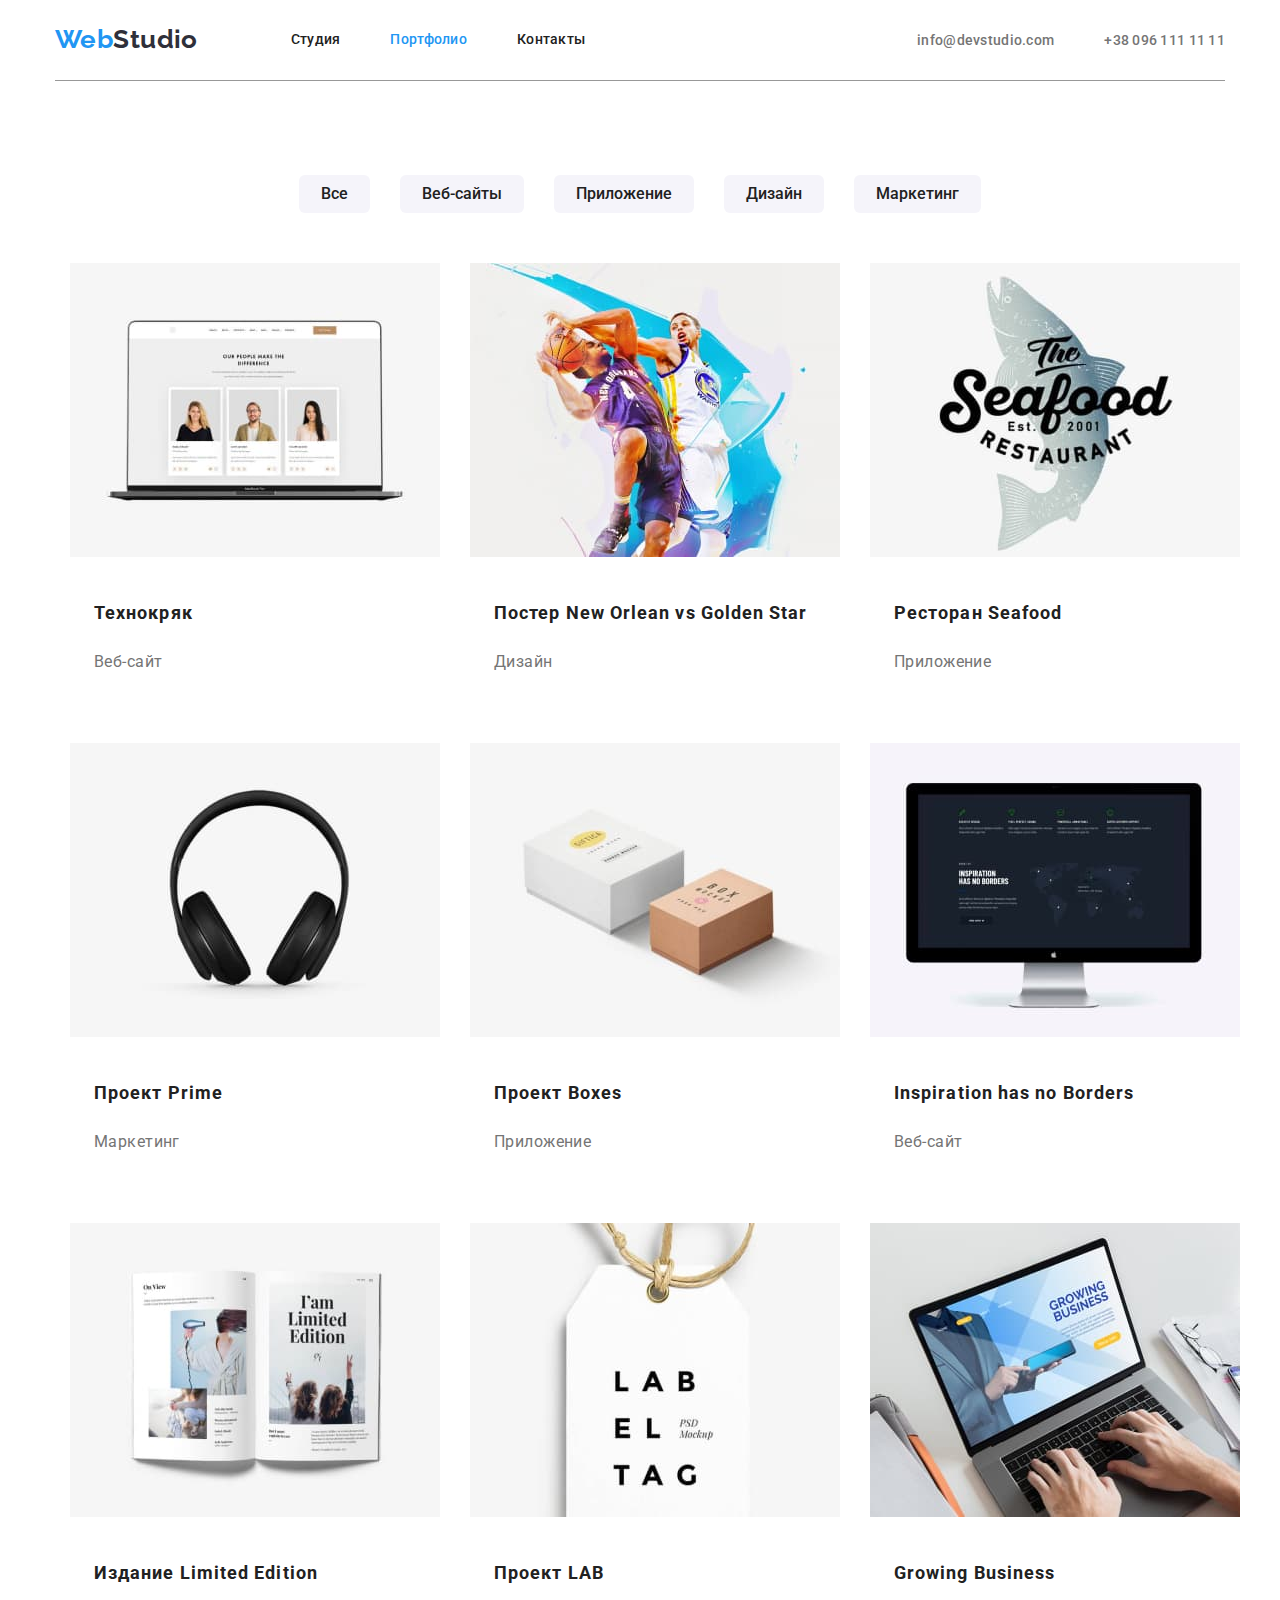
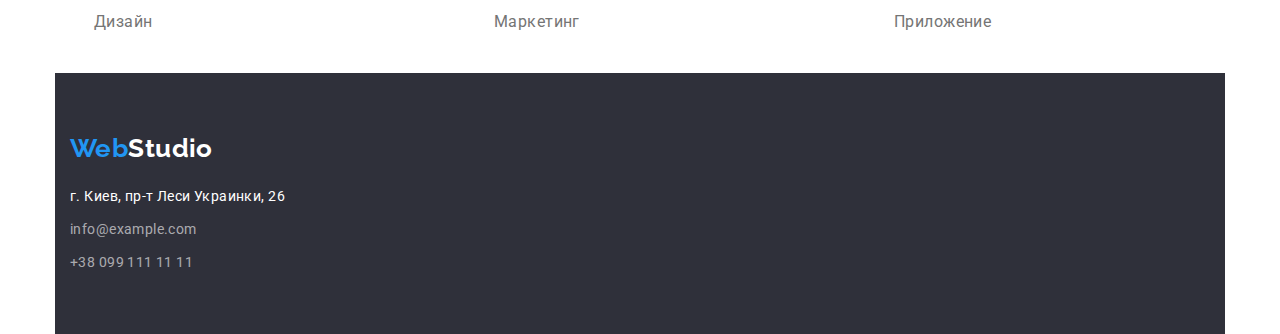
==== commit 9a57835f: "step5" ====
--- a/portfolio.html
+++ b/portfolio.html
@@ -41,66 +41,66 @@
            <li><button type="button" class="menu-btn">Маркетинг</button></li>
         </ul>
     </div>
-<div class="try">
-<ul class="pictures">
-    
-            <li><a>
+<div class="test-container">
+
+<ul class="flex-container">
+                <li class="flex-element"><a>
                 <img src="./images/img1.2.jpg" alt="компьютер с фото" width="370"
                 height="294">
                 <div class="card"><h2>Технокряк</h2>
                     <p>Веб-сайт</p>
                 </div>  
             </a></li>
-            <li><a>
+            <li class="flex-element"><a>
                 <img src="./images/img2.2.jpg" alt="баскетбол" width="370" 
                 height="294">
                 <div class="card"><h2 lang="en">Постер New Orlean vs Golden Star</h2>
                         <p>Дизайн</p>
                 </div>
             </a></li>
-            <li><a>
+            <li class="flex-element"><a>
                 <img src="./images/img3.2.jpg" alt="логотип" width="370"
                 height="294">
                 <div class="card">    <h2>Ресторан Seafood</h2>
                         <p>Приложение</p>
                 </div>
             </a></li>
-           <li><a>
+           <li class="flex-element"><a>
                <img src="./images/img4.2.jpg" alt="наушники" width="370" 
                height="294">
                <div class="card">   <h2>Проект Prime</h2>
                        <p>Маркетинг</p>
                 </div>
             </a></li>
-            <li><a>
+            <li class="flex-element"><a>
                <img src="./images/img5.2.jpg" alt="коробки" width="370" 
                height="294">
                <div class="card">   <h2>Проект Boxes</h2>
                        <p>Приложение</p>
                 </div>
             </a></li>
-            <li><a>
+            <li class="flex-element"><a>
                <img src="./images/img6.2.jpg" alt="компьютер" width="370"
                 height="294">
                 <div class="card">  <h2>Inspiration has no Borders</h2>
                        <p>Веб-сайт</p>
                 </div>
             </a></li>
-            <li><a>
+            <li class="flex-element"><a>
                 <img src="./images/img7.2.jpg" alt="книга" width="370"
                 height="294">
                 <div class="card">    <h2>Издание Limited Edition</h2>
                         <p>Дизайн</p>
                 </div>
             </a></li>
-            <li><a>
+            <li class="flex-element"><a>
                 <img src="./images/img8.2.jpg" alt="бирка" width="370"
                 height="294">
                 <div class="card">    <h2>Проект LAB</h2>
                         <p>Маркетинг</p>
                 </div>
             </a></li>
-            <li><a>
+            <li class="flex-element"><a>
                 <img src="./images/img9.2.jpg" alt="лэптоп" width="370"
                 height="294">
                 <div class="card">    <h2>Growing Business</h2>
--- a/css/styles.css
+++ b/css/styles.css
@@ -90,7 +90,6 @@
 .tel:hover,.tel:focus{color:var(--accent-color);}
 /*-------------Heading------------*/
 .container-heading{
-    width: 1200px;
     padding-left: 15px;
     padding-right: 15px;
     margin-left: auto;
@@ -100,7 +99,6 @@
 .heading{background: var(--background-color)}
 .heading{
     text-align: center;
-    width: 1200px;
     padding-top: 200px;
     padding-bottom: 200px;
     }
@@ -237,6 +235,10 @@
 font-size: 14px;
 line-height: 24px;    
 color: var(--link-color);}
+.address-item, .address-mail{
+    margin-bottom: 9px;
+} 
+.address-item{margin-top: 20px;}
 
     /*-------------Portfolio---------*/
     .portfolio{
@@ -247,10 +249,11 @@
         margin-right: auto;
     }
     /*------------Menu----------*/
-.header 
+.container
 { border-bottom-style:outset;
 border-width: 1px;
 border-color: #ECECEC;}
+
 .container-meny{
     text-align: center;
    }
@@ -281,58 +284,41 @@
     background: var(--accent-color);
     color: var(--secondary-color);
 }
+
 .card{
 padding: 20px 24px 20px 24px;
+
     }
-.try{
-width: 1200px;
-margin-left: auto;
-margin-right: auto;
-padding-left: 15px;
-padding-right: 15px;}
-.pictures{list-style: none;
-display: flex;
-flex-wrap: wrap;
-margin-left: -30px;
-margin-top: -30px;}
-
-.pictures li{flex-basis: calc((100%-30px)/3);
-margin-left: 30px;
-margin-top: 30px;}
-/*.pictures{
+.test-container{
+    width: 1230px;
+    margin-left: auto;
+    margin-right: auto;
+    padding-left: 15px;
+    padding-right: 15px;}
+    
+    .flex-container{
+    list-style: none;
     display: flex;
     flex-wrap: wrap;
-    flex-basis: calc((100%-90px)/3);}/***не поняла куда ставить**/
-/*.pictures li{
-flex-basis: calc((100%-90px)/3);
-flex-wrap: wrap;
-display:inline-block;
-width: 370px;
-height: 404px;
-margin-bottom: 30px;
-margin-right: 30px;*/
-
-.pictures li:nth-child(3n)
-{margin-left: 0;}
-.pictures li:not(:nth-child(3n))
-{margin-left: 30px;}
-/*.pictures li:nth-last-child(-n+3) 
-{margin-bottom: 0;}
-.pictures li:not(:nth-child(3n))
-{margin-right: 30px;}*/
-
-.pictures h2{
+   }
+
+.flex-container h2{
 font-weight: 700;
 font-size: 18px;
 line-height:2;
 letter-spacing: 0.06em;
 color:var(--title-text-color);    
 }
-.pictures p{
+.flex-container p{
 
 font-size: 16px;
 line-height: 1.88;
 color:var(--primary-text-color)
 }
 
-
+.flex-element{
+width: 370px;
+margin-right: 30px;
+margin-bottom: 30px;}
+.flex-element:nth-child(3n){margin-right: 0;}
+.flex-element:nth-last-child(-n+3){margin-bottom: 0;}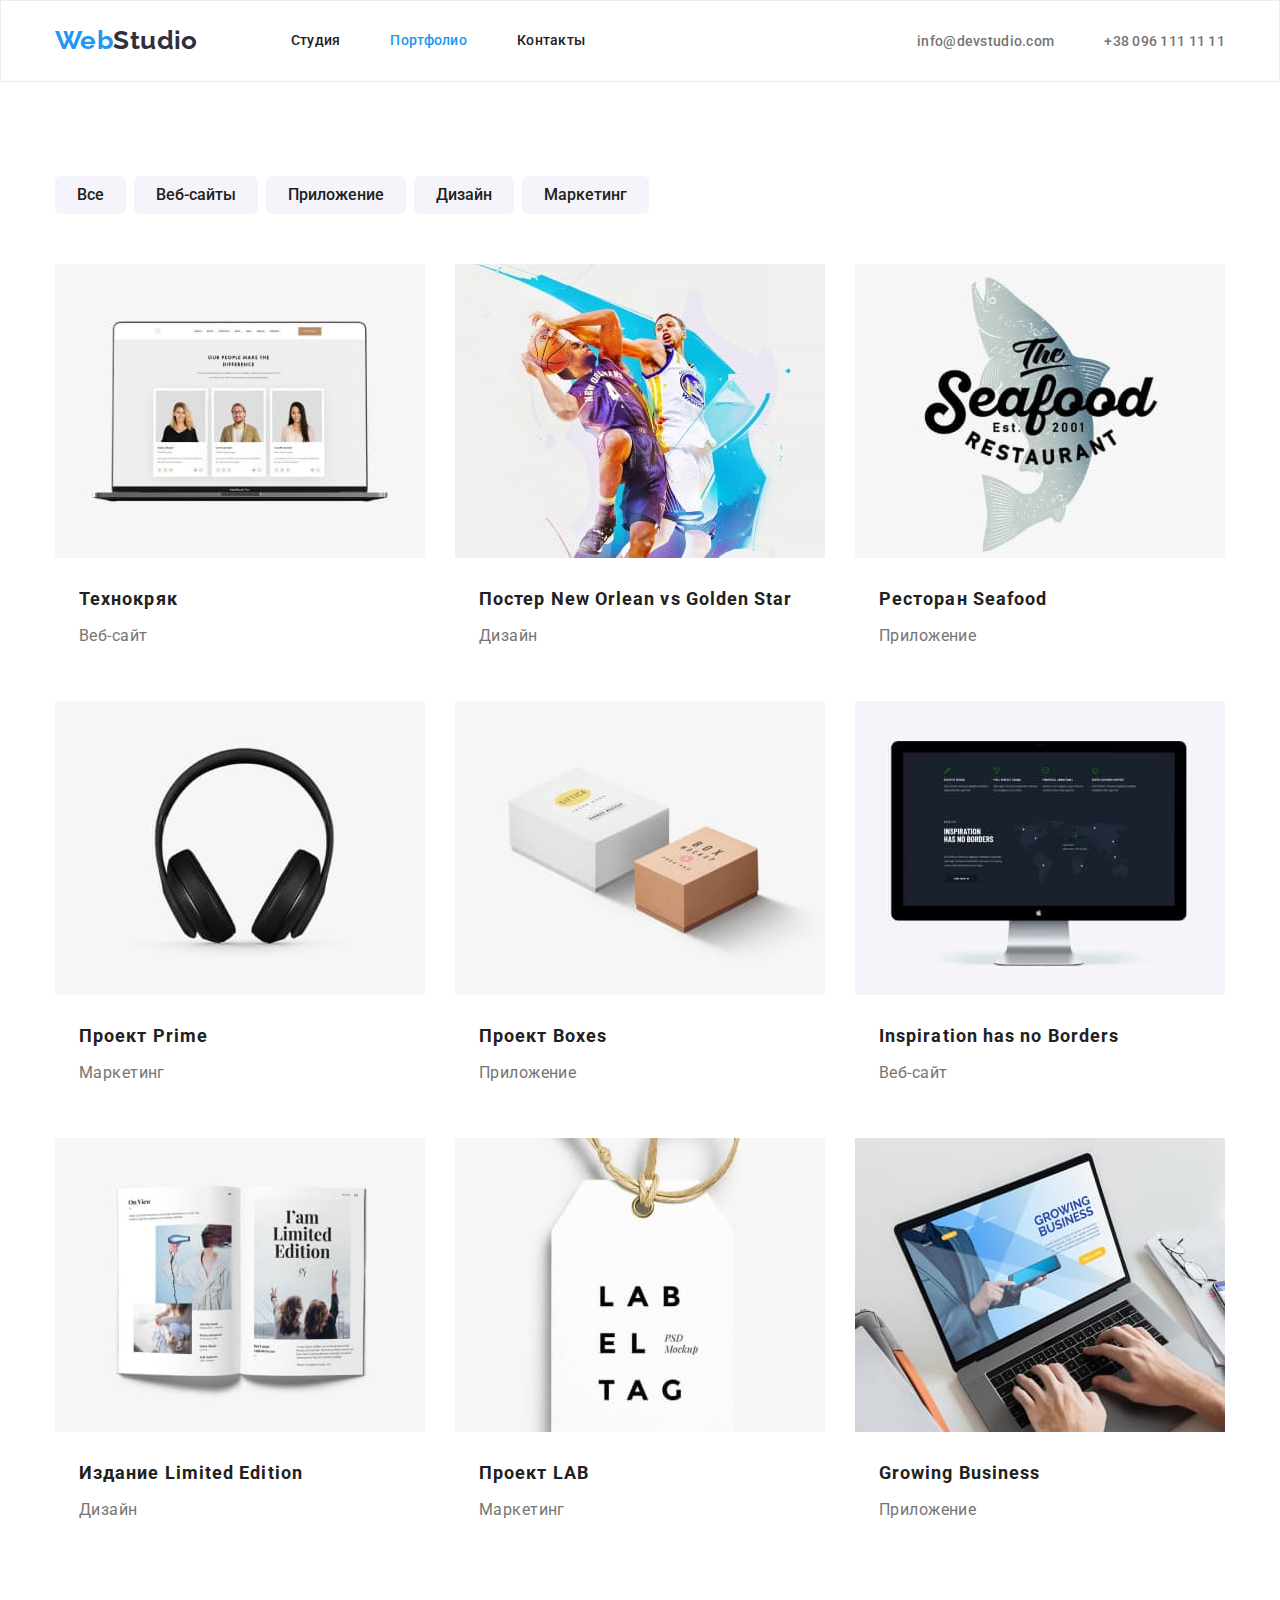
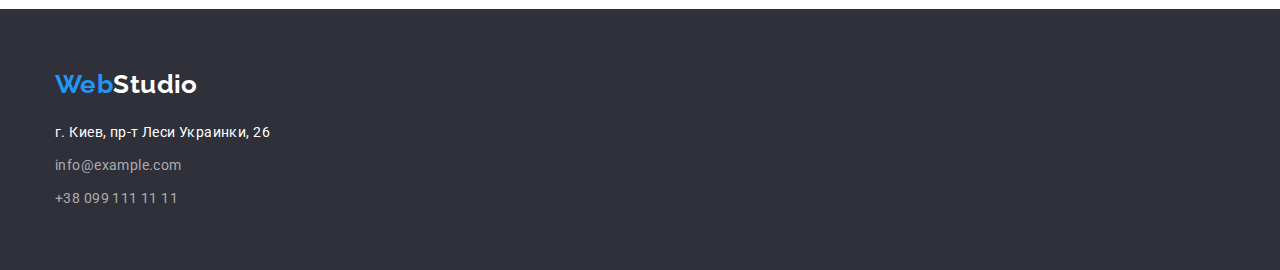
==== commit c67253e9: "step6" ====
--- a/portfolio.html
+++ b/portfolio.html
@@ -31,8 +31,10 @@
          </header>
 <main>
     <section class="menu">
-        <div class="container-meny">
-           <!--<h1> Наши работы</h1>--> 
+        <div class="flex-menu">
+
+        <div class="container">
+                     <!--<h1> Наши работы</h1>--> 
         <ul class="menu-button">
            <li><button type="button" class="menu-btn">Все</button></li>
            <li><button type="button" class="menu-btn">Веб-сайты</button></li>
@@ -41,10 +43,12 @@
            <li><button type="button" class="menu-btn">Маркетинг</button></li>
         </ul>
     </div>
-<div class="test-container">
+</div>
+    
+<div class="container">
 
 <ul class="flex-container">
-                <li class="flex-element"><a>
+            <li class="flex-element"><a>
                 <img src="./images/img1.2.jpg" alt="компьютер с фото" width="370"
                 height="294">
                 <div class="card"><h2>Технокряк</h2>
@@ -113,6 +117,8 @@
     </section>
 </main>
     <footer class="address">
+        <div class="container">
+            <div class="flex">
         <a class="logo-button" lang="en" href=""><span class="logo-button-color">Web</span>Studio</a>
         <address>
             <ul class="list-style">
@@ -122,6 +128,8 @@
                 <li class="address-tel"><a class="address-tel-text" href="tel:+380991111111" >+38 099 111 11 11</a></li>
             </ul>
         </address>
+            </div>
+        </div>
     </footer>
 </body>
 </html>--- a/css/styles.css
+++ b/css/styles.css
@@ -13,25 +13,27 @@
     --link-color: rgba(255, 255, 255, 0.6);
 }
 body{
-width: 1200px;
+font-family: 'Roboto', sans-serif;
+background:var(--secondary-color);
+letter-spacing: 0.03em;
+font-size: 14px;
+
+}
+ul {list-style: none;}
+a,ul {
+text-decoration: none;
+padding: 0;
+margin: 0;}
+
+/*--------Header----------*/
+.container{
+    display: flex;
+    align-items: center;
+    width: 1200px;
 padding-left: 15px;
 padding-right: 15px;
 margin-left: auto;
 margin-right: auto;
-font-family: 'Roboto', sans-serif;
-background:var(--secondary-color);
-letter-spacing: 0.03em;
-font-size: 14px;
-
-}
-ul {list-style: none;}
-a,ul {text-decoration: none;
-padding: 0;
-margin: 0;}
-
-/*--------Header----------*/
-.container{display: flex;
-    align-items: center;
 }
 .logo{
     padding-top: 24px;
@@ -46,8 +48,10 @@
 .logo-color{color: var(--accent-color);}
 /*-------Flex-------*/
 
-.container-nav{display: flex;
-    align-items: center;}
+.container-nav{
+    display: flex;
+    align-items: center;
+    }
 .list-style-nav{display: flex;
 padding: 0;
 margin: 0;}
@@ -73,15 +77,13 @@
 .list-style-auth{display: flex;
     margin-left: auto;
 }
-.mail,.tel:not(:last-child)
+.mail, .tel:not(:last-child)
     {margin-right: 50px;}
 
 .mail,.tel{   
     /*margin-right:50px;*/
     align-items: center;
     justify-content: space-around;
-    
-
     font-weight: 500;
     line-height: 1.14;
     letter-spacing: 0.02em;
@@ -89,18 +91,15 @@
 .mail:hover,.mail:focus{color:var(--accent-color);}
 .tel:hover,.tel:focus{color:var(--accent-color);}
 /*-------------Heading------------*/
-.container-heading{
-    padding-left: 15px;
-    padding-right: 15px;
-    margin-left: auto;
-    margin-right: auto;
-    
-}
+.flex{display: block;
+    }
 .heading{background: var(--background-color)}
 .heading{
-    text-align: center;
-    padding-top: 200px;
-    padding-bottom: 200px;
+display: flex;
+align-items: center;
+text-align: center;
+padding-top: 200px;
+padding-bottom: 200px;
     }
 .heading-title {
 display: inline-block;
@@ -116,9 +115,9 @@
 text-transform: uppercase;
 color:var(--secondary-color);
 }
+
 .heading-btn {
 margin-top: 30px;
-margin-left: 500px;
 display: inline-block;
 text-align: center;
 padding: 10px 32px;
@@ -127,7 +126,6 @@
 border-style: none;
 border-radius: 6px;
 
-
 cursor: pointer;
 background: var(--accent-color);
 font-weight: 700;
@@ -149,6 +147,8 @@
 .list-style-work li:not(:last-child)
 {margin-right: 30px;}
   .work h2 {
+    margin: 0;
+    padding: 0;
     font-weight: 700;
     line-height: 1.14;
     font-size: 14px;
@@ -156,32 +156,45 @@
     color:var(--title-text-color);
   } 
     .work p{
+    margin: 0;
+    padding: 0;
     margin-top: 12px;
+    Width:270px;
     line-height: 1.71;
     color:var(--primary-text-color);
   }
 /*------------About----------*/
 .about{padding-top: 0;}
-.about ul{display: flex;
+.about ul{
+margin-top: 50px;
+display: flex;
 max-width: 100%;
 height: auto;}
 .about li:not(:last-child)
 {margin-right: 30px;}
 .about-title{
-margin-bottom: 50px;
+margin: 0;
 font-weight: 700;
 font-size: 36px;
 line-height: 1.16;
 text-align: center;
 color:var(--title-text-color)}
+.list-style img{display: block;
+max-width: 100%;
+height: auto;}
 /*-------Team----------*/
 .team ul{display:flex;}
 .team li:not(:last-child)
 {margin-right: 30px;}
 .team {
+    padding-top: 94px;
+    padding-bottom: 94px;
 background: var(--background-light-color);
 }
 .team h2{
+    margin: 0;
+    padding: 0;
+    margin-bottom: 50px;
 font-weight: 700;
 font-size: 36px;
 line-height: 1.16;
@@ -189,6 +202,8 @@
 color:var(--title-text-color);
 }
 .team h3{
+    margin: 0;
+    padding: 0;
 margin-top: 30px;
 margin-bottom: 10px;
 font-weight: 500;
@@ -198,11 +213,21 @@
 color:var(--title-text-color);
 }
 .team p{
-margin-bottom: 94px;
+    margin: 0;
+    padding: 0;
+    padding-bottom: 30px;
 font-size: 16px;
 line-height: 19px;
 text-align: center;
 color:var(--primary-text-color);
+}
+
+.card-name{background-color: var(--secondary-color);
+    border-radius: 0px;}
+.card-name img{
+    display: block;
+    max-width: 100%;
+    height: auto;
 }
 /*-----------Footer---------*/
 .logo-button{
@@ -216,7 +241,7 @@
 .address{background: var(--background-color);
 padding-top: 60px;
 padding-bottom: 60px;
-padding-left: 15px;}
+}
 .address-item-text{
 font-style: normal;
 font-weight: 400;
@@ -241,7 +266,7 @@
 .address-item{margin-top: 20px;}
 
     /*-------------Portfolio---------*/
-    .portfolio{
+    /*.portfolio{
         width: 1200px;
         padding-left: 15px;
         padding-right: 15px;
@@ -249,22 +274,31 @@
         margin-right: auto;
     }
     /*------------Menu----------*/
-.container
+/*.container
 { border-bottom-style:outset;
 border-width: 1px;
-border-color: #ECECEC;}
-
-.container-meny{
-    text-align: center;
+border-color: #ECECEC;}*/
+
+/*.container-meny{
+    text-align: center;*/
+.portfolio header{border: 1px solid #ECECEC;}    
+   .menu{
+    padding-top: 94px;
+    padding-bottom: 94px;
    }
-.menu-button{display: flex;
+  /* .flex-menu{display: inline-block;
+text-align: center;
+align-items: center;
+flex-direction:column;}*/
+
+.menu-button{
+display: flex;
 justify-content: center;
-padding-top: 94px;
-padding-bottom: 50px;
+margin-bottom: 50px;
 }
 
 .menu-button li:not(:last-child)
-{margin-right: 30px;}
+{margin-right: 8px;}
 .menu-btn{  
 display: inline-block; 
 border-radius: 6px;
@@ -287,22 +321,25 @@
 
 .card{
 padding: 20px 24px 20px 24px;
-
-    }
-.test-container{
-    width: 1230px;
-    margin-left: auto;
-    margin-right: auto;
-    padding-left: 15px;
-    padding-right: 15px;}
+background-color: var(--secondary-color);
+border-left:1px  solid;
+border-right:1px solid ;
+border-top:1px solid ;
+border-bottom:1px solid ;
+border: #EEEEEE;
+
+    }
     
     .flex-container{
     list-style: none;
     display: flex;
     flex-wrap: wrap;
+    margin-right: -30px;
+    margin-bottom: -30px;
    }
 
 .flex-container h2{
+margin: 0;
 font-weight: 700;
 font-size: 18px;
 line-height:2;
@@ -310,14 +347,15 @@
 color:var(--title-text-color);    
 }
 .flex-container p{
-
+margin: 0;
+margin-top: 4px;
 font-size: 16px;
 line-height: 1.88;
 color:var(--primary-text-color)
 }
 
 .flex-element{
-width: 370px;
+flex-basis: calc(100% / 3 - 60px);
 margin-right: 30px;
 margin-bottom: 30px;}
 .flex-element:nth-child(3n){margin-right: 0;}
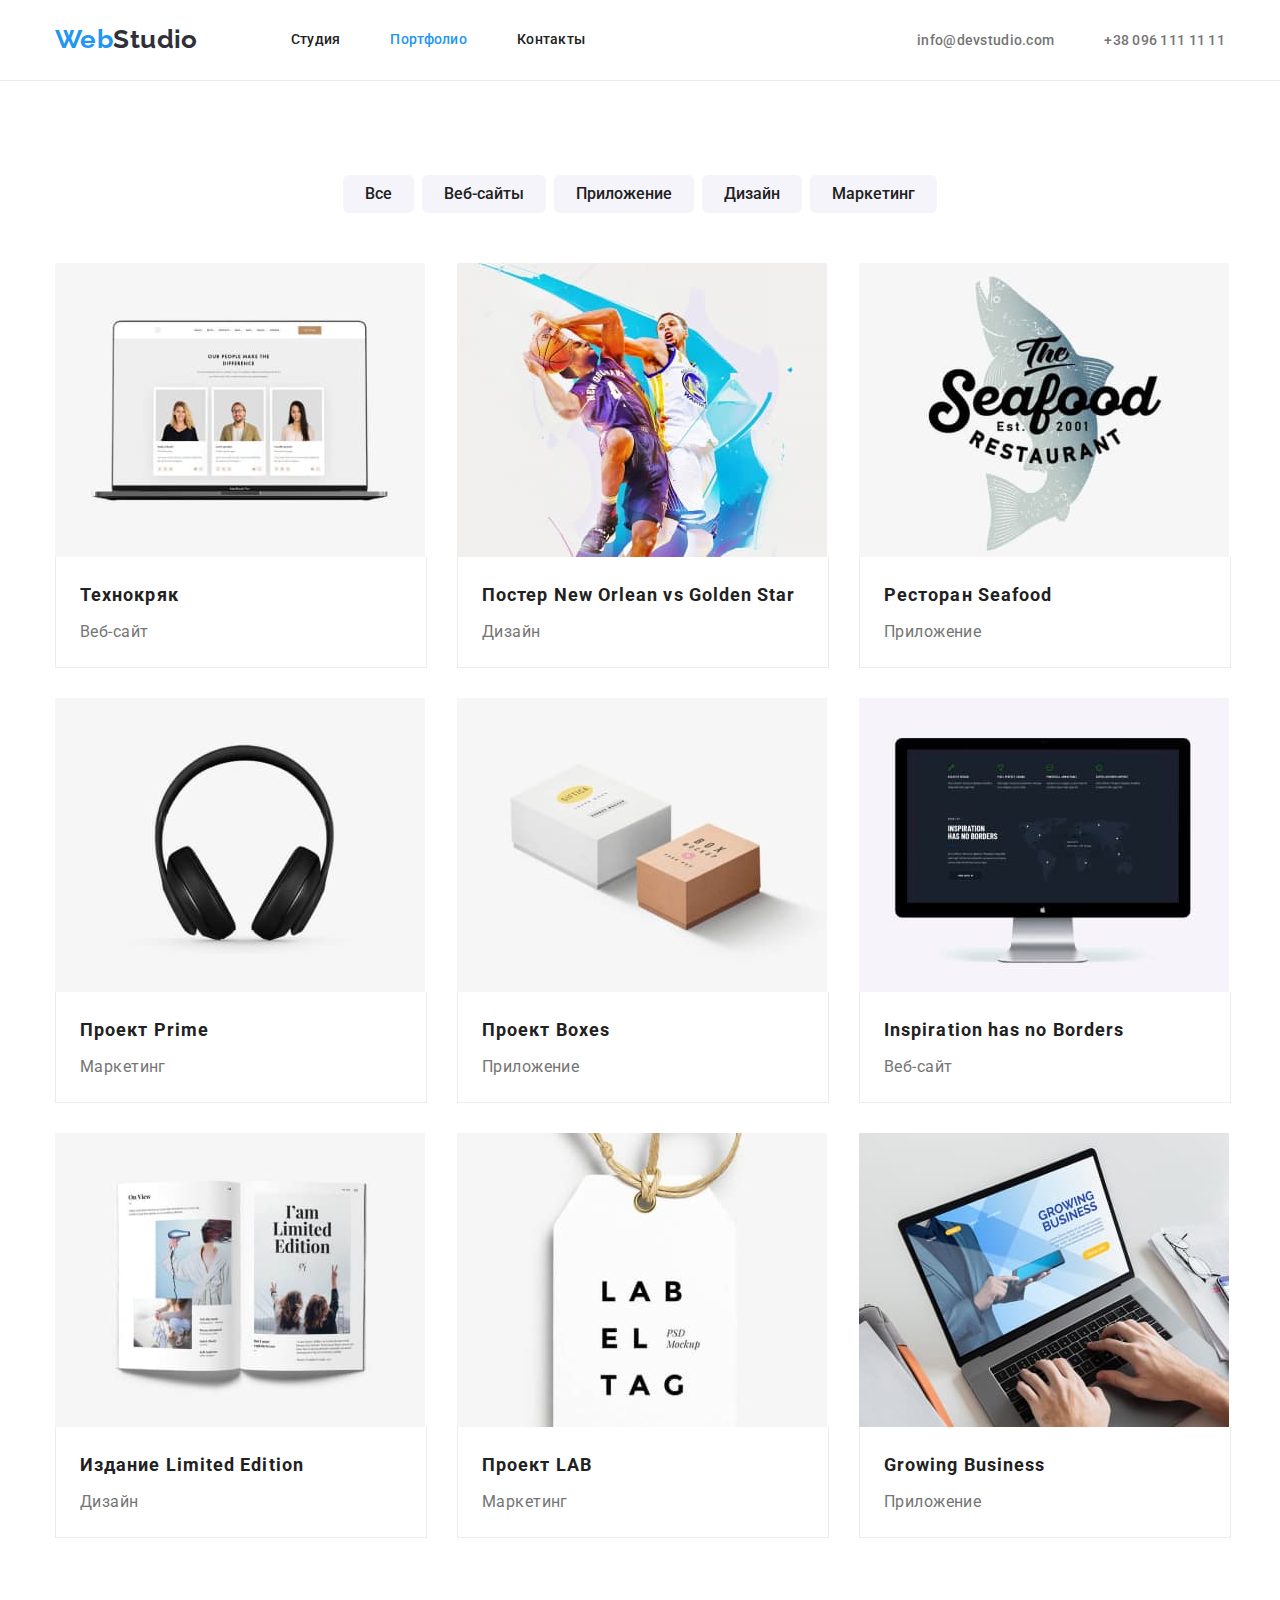
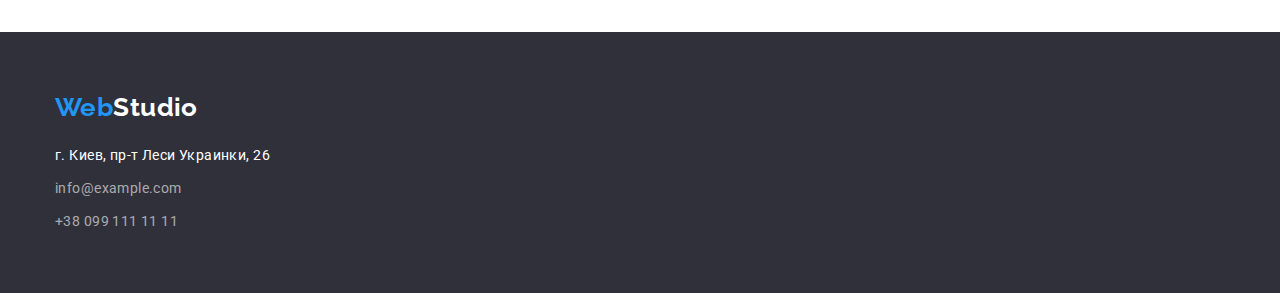
==== commit e1cb9657: "step8" ====
--- a/portfolio.html
+++ b/portfolio.html
@@ -13,7 +13,7 @@
 </head>
 <body class="portfolio">
     <header>
-        <div class="container">
+        <div class="container header-flex">
         <nav class="container-nav">  
         <a class="logo" lang="en" href=""><span class="logo-color">Web</span>Studio</a>
             <ul class="list-style-nav">
@@ -31,8 +31,6 @@
          </header>
 <main>
     <section class="menu">
-        <div class="flex-menu">
-
         <div class="container">
                      <!--<h1> Наши работы</h1>--> 
         <ul class="menu-button">
@@ -42,11 +40,7 @@
            <li><button type="button" class="menu-btn">Дизайн</button></li>
            <li><button type="button" class="menu-btn">Маркетинг</button></li>
         </ul>
-    </div>
-</div>
     
-<div class="container">
-
 <ul class="flex-container">
             <li class="flex-element"><a>
                 <img src="./images/img1.2.jpg" alt="компьютер с фото" width="370"
--- a/css/styles.css
+++ b/css/styles.css
@@ -10,111 +10,103 @@
     --secondary-color: #FFFFFF;
     --background-color:#2F303A;
     --background-light-color:#F5F4FA;
-    --link-color: rgba(255, 255, 255, 0.6);
-}
+    --link-color: rgba(255, 255, 255, 0.6);}
+
 body{
 font-family: 'Roboto', sans-serif;
 background:var(--secondary-color);
 letter-spacing: 0.03em;
-font-size: 14px;
-
-}
-ul {list-style: none;}
-a,ul {
-text-decoration: none;
+font-size: 14px;}
+
+ul {list-style: none;
 padding: 0;
 margin: 0;}
 
+a {text-decoration: none;}
+
+h1,h2,h3,h4,h5,h6,p{margin: 0;
+padding: 0;}
+
 /*--------Header----------*/
 .container{
-    display: flex;
-    align-items: center;
-    width: 1200px;
+width: 1200px;
 padding-left: 15px;
 padding-right: 15px;
 margin-left: auto;
-margin-right: auto;
-}
+margin-right: auto;}
+
 .logo{
-    padding-top: 24px;
-    padding-bottom: 25px;
-    margin-right: 93px;
-    font-family: 'Raleway';
-    font-weight: 700;
-    font-size: 26px;
-    line-height: 1.19;
-    color:var(--background-color)
-}
+padding-top: 24px;
+padding-bottom: 25px;
+margin-right: 93px;
+font-family: 'Raleway';
+font-weight: 700;
+font-size: 26px;
+line-height: 1.19;
+color:var(--background-color);}
+
 .logo-color{color: var(--accent-color);}
 /*-------Flex-------*/
+.header-flex{display: flex;
+    align-items: center;}
 
 .container-nav{
-    display: flex;
-    align-items: center;
-    }
+display: flex;
+align-items: center;}
+
 .list-style-nav{display: flex;
 padding: 0;
 margin: 0;}
 
-
-
 .header-item.current{color: var(--accent-color);}
 .header-item{
-    display: block;
-    margin-right: 50px;
-    padding-top: 32px;
-    padding-bottom: 32px;
-
-    font-weight: 500;
-    line-height: 1.14;
-    letter-spacing: 0.02em;
-    color:var(--title-text-color); }
+display: block;
+margin-right: 50px;
+padding-top: 32px;
+padding-bottom: 32px;
+font-weight: 500;
+line-height: 1.14;
+letter-spacing: 0.02em;
+color:var(--title-text-color); }
+
 .header-item:hover,.header-item:focus{
-        color: var(--accent-color);
-}
-/*.container-auth{display: flex;}*/
+        color: var(--accent-color);}
+
 
 .list-style-auth{display: flex;
-    margin-left: auto;
-}
+    margin-left: auto;}
+
 .mail, .tel:not(:last-child)
-    {margin-right: 50px;}
+{margin-right: 50px;}
 
 .mail,.tel{   
-    /*margin-right:50px;*/
-    align-items: center;
-    justify-content: space-around;
-    font-weight: 500;
-    line-height: 1.14;
-    letter-spacing: 0.02em;
-    color: var(--primary-text-color); }
+align-items: center;
+justify-content: space-around;
+font-weight: 500;
+letter-spacing: 0.02em;
+color: var(--primary-text-color); }
+
 .mail:hover,.mail:focus{color:var(--accent-color);}
 .tel:hover,.tel:focus{color:var(--accent-color);}
 /*-------------Heading------------*/
-.flex{display: block;
-    }
-.heading{background: var(--background-color)}
+
+.heading{background: var(--background-color);}
 .heading{
 display: flex;
 align-items: center;
 text-align: center;
 padding-top: 200px;
-padding-bottom: 200px;
-    }
+padding-bottom: 200px;}
+
 .heading-title {
-display: inline-block;
-text-align: center;
 width: 696px;
 font-weight: 900;
 font-size: 44px;
 line-height: 1.36;
-padding: 0;                           /*-----для всех заголовках и p----*/
-margin: 0;
-
+margin: 0 auto;
 letter-spacing: 0.06em;
 text-transform: uppercase;
-color:var(--secondary-color);
-}
+color:var(--secondary-color);}
 
 .heading-btn {
 margin-top: 30px;
@@ -131,40 +123,36 @@
 font-weight: 700;
 font-size: 16px;
 line-height: 1.88;
-display: flex;
-align-items: center;
-text-align: center;
 letter-spacing: 0.06em;
-color:var(--secondary-color);
-} 
+color:var(--secondary-color);}
+
 /*-----------Work-------------*/
 
 .list-style-work{
-    display: flex;
-    padding-top: 94px;
-    padding-bottom: 94px;
-}
+display: flex;
+padding-top: 94px;
+padding-bottom: 94px;}
+
 .list-style-work li:not(:last-child)
 {margin-right: 30px;}
-  .work h2 {
-    margin: 0;
-    padding: 0;
-    font-weight: 700;
-    line-height: 1.14;
-    font-size: 14px;
-    text-transform: uppercase;
-    color:var(--title-text-color);
-  } 
-    .work p{
-    margin: 0;
-    padding: 0;
-    margin-top: 12px;
-    Width:270px;
-    line-height: 1.71;
-    color:var(--primary-text-color);
-  }
+
+.work h3 {
+font-weight: 700;
+line-height: 1.14;
+font-size: 14px;
+text-transform: uppercase;
+color:var(--title-text-color);} 
+
+.work p{
+margin-top: 12px;
+Width:270px;
+line-height: 1.71;
+color:var(--primary-text-color);}
+
 /*------------About----------*/
-.about{padding-top: 0;}
+.about{padding-top: 0;
+padding-bottom: 94px;}
+
 .about ul{
 margin-top: 50px;
 display: flex;
@@ -172,13 +160,15 @@
 height: auto;}
 .about li:not(:last-child)
 {margin-right: 30px;}
+
 .about-title{
 margin: 0;
 font-weight: 700;
 font-size: 36px;
 line-height: 1.16;
 text-align: center;
-color:var(--title-text-color)}
+color:var(--title-text-color);}
+
 .list-style img{display: block;
 max-width: 100%;
 height: auto;}
@@ -186,119 +176,98 @@
 .team ul{display:flex;}
 .team li:not(:last-child)
 {margin-right: 30px;}
+
 .team {
     padding-top: 94px;
     padding-bottom: 94px;
-background: var(--background-light-color);
-}
+background: var(--background-light-color);}
+
 .team h2{
-    margin: 0;
-    padding: 0;
-    margin-bottom: 50px;
+margin-bottom: 50px;
 font-weight: 700;
 font-size: 36px;
 line-height: 1.16;
 text-align: center;
-color:var(--title-text-color);
-}
+color:var(--title-text-color);}
+
 .team h3{
-    margin: 0;
-    padding: 0;
 margin-top: 30px;
 margin-bottom: 10px;
 font-weight: 500;
 font-size: 16px;
 line-height: 1.19;
 text-align: center;
-color:var(--title-text-color);
-}
+color:var(--title-text-color);}
+
 .team p{
-    margin: 0;
-    padding: 0;
-    padding-bottom: 30px;
+margin-bottom: 30px;
 font-size: 16px;
 line-height: 19px;
 text-align: center;
-color:var(--primary-text-color);
-}
-
-.card-name{background-color: var(--secondary-color);
-    border-radius: 0px;}
-.card-name img{
-    display: block;
-    max-width: 100%;
-    height: auto;
-}
+color:var(--primary-text-color);}
+
+.team li{background-color: var(--secondary-color);
+border-radius: 0px 0px 4px 4px;}
+
+.team img{
+display: block;
+max-width: 100%;
+height: auto;}
+
 /*-----------Footer---------*/
 .logo-button{
-    font-family: 'Raleway';
-    font-weight: 700;
-    font-size: 26px;
-    line-height: 31px;
-    color:var(--secondary-color)
-}
+font-family: 'Raleway';
+font-weight: 700;
+font-size: 26px;
+line-height: 31px;
+color:var(--secondary-color);}
+
 .logo-button-color{color: var(--accent-color);}
+
 .address{background: var(--background-color);
 padding-top: 60px;
-padding-bottom: 60px;
-}
+padding-bottom: 60px;}
+
 .address-item-text{
 font-style: normal;
 font-weight: 400;
 font-size: 14px;
 line-height: 24px;
-color:var(--secondary-color)}
+color:var(--secondary-color);}
+
 .address-mail-text{
 font-style: normal;
 font-weight: 400;
 font-size: 14px;
 line-height: 24px;
 color: var(--link-color);}
+
 .address-tel-text{
 font-style: normal;
 font-weight: 400;
 font-size: 14px;
 line-height: 24px;    
 color: var(--link-color);}
+
 .address-item, .address-mail{
-    margin-bottom: 9px;
-} 
+    margin-bottom: 9px;} 
+
 .address-item{margin-top: 20px;}
 
     /*-------------Portfolio---------*/
-    /*.portfolio{
-        width: 1200px;
-        padding-left: 15px;
-        padding-right: 15px;
-        margin-left: auto;
-        margin-right: auto;
-    }
-    /*------------Menu----------*/
-/*.container
-{ border-bottom-style:outset;
-border-width: 1px;
-border-color: #ECECEC;}*/
-
-/*.container-meny{
-    text-align: center;*/
-.portfolio header{border: 1px solid #ECECEC;}    
-   .menu{
-    padding-top: 94px;
-    padding-bottom: 94px;
-   }
-  /* .flex-menu{display: inline-block;
-text-align: center;
-align-items: center;
-flex-direction:column;}*/
+.portfolio header{border-bottom: 1px solid #ECECEC;}    
+.menu{
+padding-top: 94px;
+padding-bottom: 94px;}
 
 .menu-button{
 display: flex;
 justify-content: center;
-margin-bottom: 50px;
-}
+margin-bottom: 50px;}
 
 .menu-button li:not(:last-child)
 {margin-right: 8px;}
+
 .menu-btn{  
 display: inline-block; 
 border-radius: 6px;
@@ -312,47 +281,44 @@
 font-weight: 500;
 font-size: 16px;
 line-height: 1.6;
-color:var(--title-text-color);
-}  
+color:var(--title-text-color);}  
+
 .menu-btn:hover, .menu-btn:focus{
-    background: var(--accent-color);
-    color: var(--secondary-color);
-}
+background: var(--accent-color);
+color: var(--secondary-color);}
 
 .card{
 padding: 20px 24px 20px 24px;
 background-color: var(--secondary-color);
 border-left:1px  solid;
 border-right:1px solid ;
-border-top:1px solid ;
 border-bottom:1px solid ;
-border: #EEEEEE;
-
-    }
+border-color: #ECECEC;}
+ 
+.flex-container img{
+display: block;
+max-width: 100%;
+height: auto;}
     
-    .flex-container{
-    list-style: none;
-    display: flex;
-    flex-wrap: wrap;
-    margin-right: -30px;
-    margin-bottom: -30px;
-   }
+.flex-container{
+list-style: none;
+display: flex;
+flex-wrap: wrap;
+margin-right: -30px;}
 
 .flex-container h2{
-margin: 0;
+width: 322px;
 font-weight: 700;
 font-size: 18px;
 line-height:2;
 letter-spacing: 0.06em;
-color:var(--title-text-color);    
-}
+color:var(--title-text-color);}
+
 .flex-container p{
-margin: 0;
 margin-top: 4px;
 font-size: 16px;
 line-height: 1.88;
-color:var(--primary-text-color)
-}
+color:var(--primary-text-color);}
 
 .flex-element{
 flex-basis: calc(100% / 3 - 60px);
